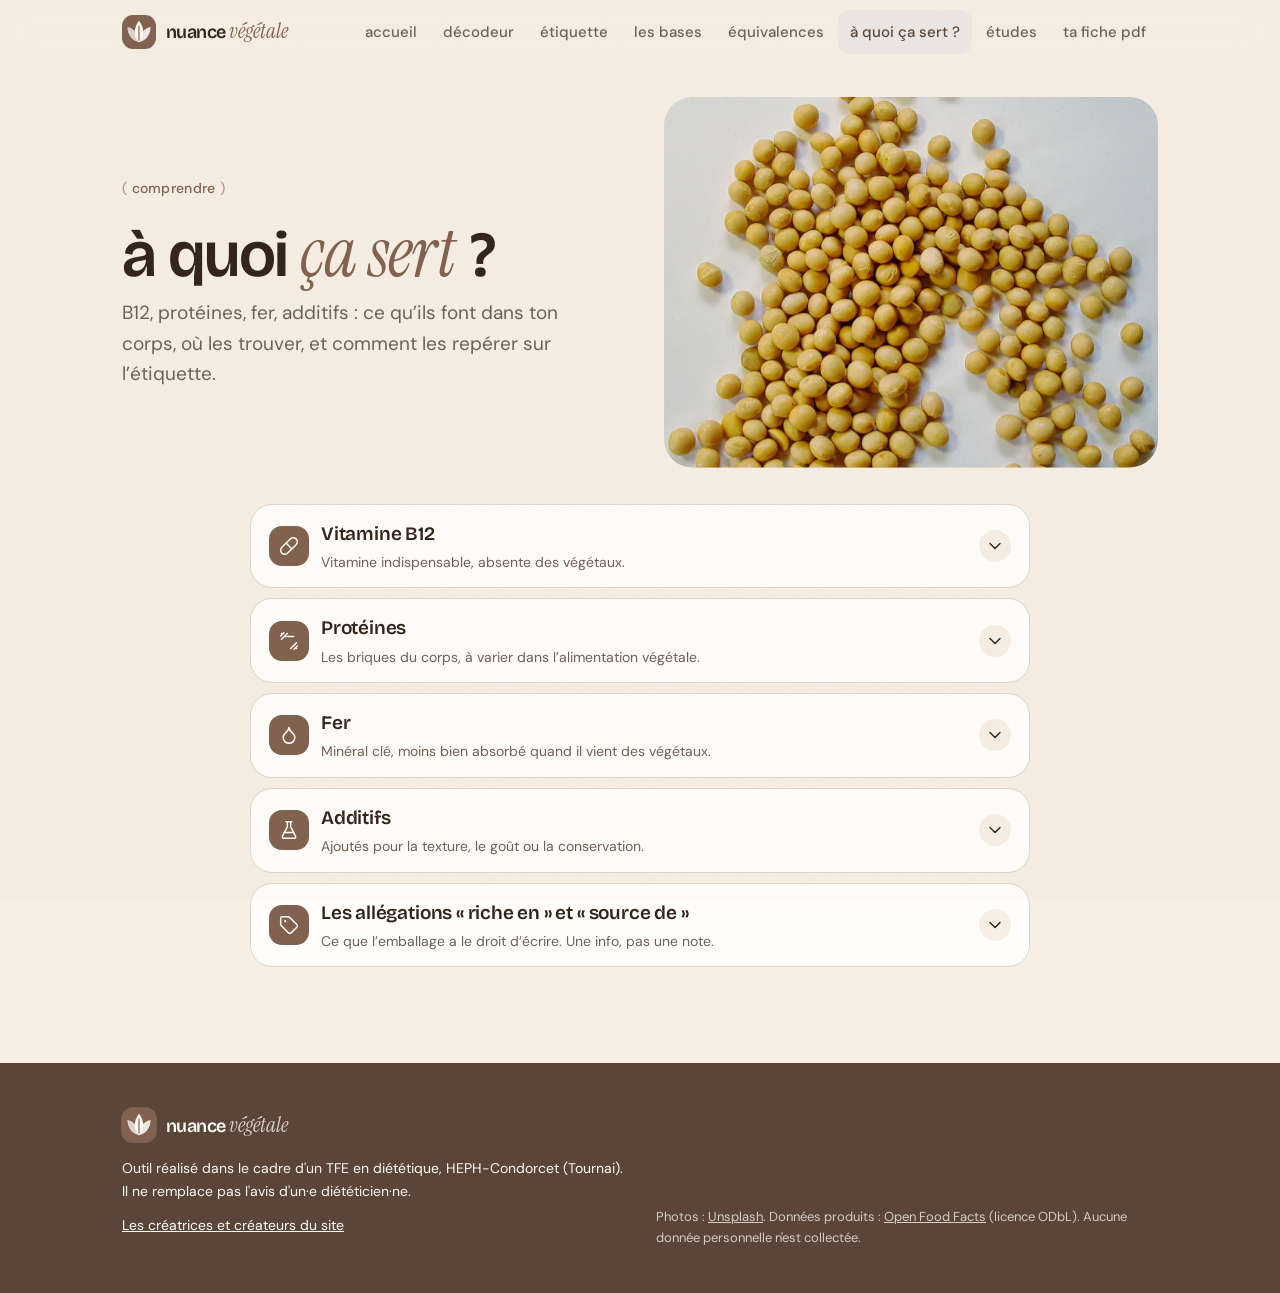
==== a-quoi-ca-sert.html @ 3abbc42d "Moins de défilement : décodeur et équivalences plus compacts - Décodeur (téléphone) : bascule « scan" ====
<!doctype html>
<html lang="fr">
<head>
  <meta charset="utf-8">
  <meta name="viewport" content="width=device-width, initial-scale=1">
  <title>À quoi ça sert ? — Nuance végétale</title>
  <meta name="description" content="Vitamine B12, protéines, fer, additifs : à quoi ça sert, où les trouver et comment les repérer sur l'étiquette.">
  <meta name="theme-color" content="#F6EFE3">
  <meta name="color-scheme" content="only light">
  <link rel="icon" href="images/logo.svg" type="image/svg+xml">
  <script>document.documentElement.classList.add('js');setTimeout(function(){if(!document.querySelector('.titre-anime'))document.documentElement.classList.remove('js')},3000)</script>
  <script src="js/theme.js?v=20261027"></script>
  <link rel="stylesheet" href="css/polices.css?v=20261027">
  <link rel="stylesheet" href="css/style.css?v=20261027">
</head>
<body class="page-secondaire">

<header class="barre">
  <div class="barre-int">
    <a class="retour" href="index.html">
      <svg class="icone" viewBox="0 0 24 24" aria-hidden="true"><path d="m12 19-7-7 7-7"/><path d="M19 12H5"/></svg>
      Accueil
    </a>
    <a class="marque" href="index.html">
      <span class="logo"><svg class="logo-feuilles" viewBox="0 0 40 40" aria-hidden="true"><g transform="rotate(-38 20 33)"><path d="M20 33C13.5 27.5 13.5 16 20 8c6.5 8 6.5 19.5 0 25Z" fill="#9CC5A8"/></g><g transform="rotate(38 20 33)"><path d="M20 33C13.5 27.5 13.5 16 20 8c6.5 8 6.5 19.5 0 25Z" fill="#CFE3D3"/></g><path d="M20 34C12.5 27.5 12.5 14 20 5c7.5 9 7.5 22.5 0 29Z" fill="#FDF9F1"/><path d="M20 31V12" stroke="#2F6B4F" stroke-width="1.6" stroke-linecap="round"/></svg></span>
      <span class="nom-marque">nuance <em>végétale</em></span>
    </a>
    <nav class="nav" aria-label="Navigation principale">
      <a href="index.html">Accueil</a>
      <a href="decodeur.html">Décodeur</a>
      <a href="etiquette.html">Étiquette</a>
      <a href="bases.html">Les bases</a>
      <a href="equivalences.html">Équivalences</a>
      <a href="a-quoi-ca-sert.html" aria-current="page">À quoi ça sert ?</a>
      <a href="etudes.html">Études</a>
      <a href="ta-fiche-pdf.html">Ta fiche PDF</a>
    </nav>
  </div>
</header>

<div class="page">
  <main>
    <div class="bandeau">
      <section class="accroche">
        <span class="surtitre">comprendre</span>
        <h1>à quoi <em class="serif">ça sert</em> ?</h1>
        <p class="intro">B12, protéines, fer, additifs : ce qu’ils font dans ton corps, où les trouver, et comment les repérer sur l’étiquette.</p>
      </section>
      <div class="photo revele"><img src="images/decodeur.webp" width="900" height="560" alt="Graines de soja sur fond clair"></div>
    </div>

    <div class="colonne-lecture">
      <div id="fiches" style="margin-top:32px"><p class="secondaire">Chargement…</p></div>
    </div>
  </main>
</div>

<footer class="pied">
  <div class="pied-int">
    <div>
      <a class="marque" href="index.html">
        <span class="logo"><svg class="logo-feuilles" viewBox="0 0 40 40" aria-hidden="true"><g transform="rotate(-38 20 33)"><path d="M20 33C13.5 27.5 13.5 16 20 8c6.5 8 6.5 19.5 0 25Z" fill="#9CC5A8"/></g><g transform="rotate(38 20 33)"><path d="M20 33C13.5 27.5 13.5 16 20 8c6.5 8 6.5 19.5 0 25Z" fill="#CFE3D3"/></g><path d="M20 34C12.5 27.5 12.5 14 20 5c7.5 9 7.5 22.5 0 29Z" fill="#FDF9F1"/><path d="M20 31V12" stroke="#2F6B4F" stroke-width="1.6" stroke-linecap="round"/></svg></span>
      <span class="nom-marque">nuance <em>végétale</em></span>
      </a>
      <p>Outil réalisé dans le cadre d'un TFE en diététique, HEPH-Condorcet (Tournai). Il ne remplace pas l'avis d'un·e diététicien·ne.</p>
      <p><a href="createurs.html">Les créatrices et créateurs du site</a></p>
    </div>
    <p class="credits">Photos : <a href="https://unsplash.com">Unsplash</a>. Données produits : <a href="https://world.openfoodfacts.org">Open Food Facts</a> (licence ODbL). Aucune donnée personnelle n'est collectée.</p>
  </div>
</footer>

<script src="js/commun.js?v=20261027"></script>
<script src="js/menu.js?v=20261027"></script>
<script src="js/vendor/lenis.min.js?v=20261027"></script>
<script src="js/animations.js?v=20261027"></script>
<script>
  (async function () {
    const zone = document.getElementById('fiches');
    const ic = (d) => '<svg class="icone" viewBox="0 0 24 24" aria-hidden="true">' + d + '</svg>';
    const ICONES = {
      b12: ic('<path d="m10.5 20.5 10-10a4.95 4.95 0 1 0-7-7l-10 10a4.95 4.95 0 1 0 7 7Z"/><path d="m8.5 8.5 7 7"/>'),
      proteines: ic('<path d="M6.5 6.5h11"/><path d="m21 21-1-1"/><path d="m3 3 1 1"/><path d="m18 22 4-4"/><path d="m2 6 4-4"/><path d="m3 10 7-7"/><path d="m14 21 7-7"/>'),
      fer: ic('<path d="M12 22a7 7 0 0 0 7-7c0-2-1-3.9-3-5.5s-3.5-4-4-6.5c-.5 2.5-2 4.9-4 6.5C6 11.1 5 13 5 15a7 7 0 0 0 7 7z"/>'),
      additifs: ic('<path d="M14 2v6a2 2 0 0 0 .245.96l5.51 10.08A2 2 0 0 1 18 22H6a2 2 0 0 1-1.755-2.96l5.51-10.08A2 2 0 0 0 10 8V2"/><path d="M6.453 15h11.094"/><path d="M8.5 2h7"/>'),
      allegations: ic('<path d="M12.586 2.586A2 2 0 0 0 11.172 2H4a2 2 0 0 0-2 2v7.172a2 2 0 0 0 .586 1.414l8.704 8.704a2.426 2.426 0 0 0 3.42 0l6.58-6.58a2.426 2.426 0 0 0 0-3.42z"/><circle cx="7.5" cy="7.5" r=".5" fill="currentColor"/>')
    };
    let fiches;
    try {
      const d = await chargerDonnees('donnees/nutriments.json');
      fiches = Array.isArray(d) ? d : d.fiches || [];
    } catch (e) {
      zone.innerHTML = '<p class="message-erreur">Les fiches n’ont pas pu être chargées. Recharge la page.</p>';
      return;
    }

    const bloc = (titre, contenu) => contenu ? '<h3 class="sous-titre-fiche">' + titre + '</h3>' + contenu : '';
    zone.innerHTML = fiches.map((f, i) => {
      const liste = (f.ouLaTrouver || []).filter(Boolean).map((x) => '<li>' + echapper(x) + '</li>').join('');
      const sources = (f.sources || []).filter((x) => x && x.texte).map((x) => '<li>' + echapper(x.texte) + (x.url ? ' <a href="' + echapper(x.url) + '" target="_blank" rel="noopener">Lire la source</a>' : '') + '</li>').join('');
      return '<details class="accordeon fiche-nutriment revele" id="fiche-' + echapper(f.id || i) + '" style="--i:' + i + '">' +
        '<summary><span class="numero icone-fiche">' + (ICONES[f.id] || ICONES.b12) + '</span>' +
        '<span class="titre-fiche-nutriment">' + echapper(f.titre) + (f.resume ? '<small>' + echapper(f.resume) + '</small>' : '') + '</span>' + ICONE_CHEVRON + '</summary>' +
        '<div class="contenu">' +
        (f.brouillon ? '<span class="pastille gris">Brouillon à valider</span>' : '') +
        bloc('à quoi ça sert ?', f.aQuoiCaSert ? '<p>' + echapper(f.aQuoiCaSert) + '</p>' : '') +
        bloc('où en trouver ?', liste ? '<ul>' + liste + '</ul>' : '') +
        bloc('sur l’étiquette', f.surEtiquette ? '<p>' + echapper(f.surEtiquette) + '</p>' : '') +
        (f.conseil ? '<div class="encart bleu"><b>Conseil pratique</b><br>' + echapper(f.conseil) + '</div>' : '') +
        (sources ? '<p class="petit" style="margin:14px 0 0"><b>Sources</b></p><ul class="sources">' + sources + '</ul>' : '') +
        '</div></details>';
    }).join('');

    const accordeon = accordeonExclusif(zone);
    animerPage(zone);

    // Arrivée depuis le décodeur (lien « ? ») : on ouvre la bonne fiche
    function ouvrirDepuisAdresse() {
      const cible = location.hash && document.getElementById('fiche-' + location.hash.slice(1));
      if (!cible) return;
      cible.classList.add('visible');
      accordeon.ouvrir(cible);
      setTimeout(() => defiler(cible), 150);
    }
    ouvrirDepuisAdresse();
    window.addEventListener('hashchange', ouvrirDepuisAdresse);
  })();
</script>
</body>
</html>
---- css/polices.css ----
/* Polices hébergées sur le site (licence SIL Open Font License) : aucune requête vers Google. */
/* latin-ext */
@font-face {
  font-family: 'DM Sans';
  font-style: normal;
  font-weight: 400;
  font-display: swap;
  src: url(../fonts/DMSans-normal-400-latin-ext.woff2) format('woff2');
  unicode-range: U+0100-02BA, U+02BD-02C5, U+02C7-02CC, U+02CE-02D7, U+02DD-02FF, U+0304, U+0308, U+0329, U+1D00-1DBF, U+1E00-1E9F, U+1EF2-1EFF, U+2020, U+20A0-20AB, U+20AD-20C4, U+2113, U+2C60-2C7F, U+A720-A7FF;
}
/* latin */
@font-face {
  font-family: 'DM Sans';
  font-style: normal;
  font-weight: 400;
  font-display: swap;
  src: url(../fonts/DMSans-normal-400-latin.woff2) format('woff2');
  unicode-range: U+0000-00FF, U+0131, U+0152-0153, U+02BB-02BC, U+02C6, U+02DA, U+02DC, U+0304, U+0308, U+0329, U+2000-206F, U+20AC, U+2122, U+2191, U+2193, U+2212, U+2215, U+FEFF, U+FFFD;
}
/* latin-ext */
@font-face {
  font-family: 'DM Sans';
  font-style: normal;
  font-weight: 500;
  font-display: swap;
  src: url(../fonts/DMSans-normal-400-latin-ext.woff2) format('woff2');
  unicode-range: U+0100-02BA, U+02BD-02C5, U+02C7-02CC, U+02CE-02D7, U+02DD-02FF, U+0304, U+0308, U+0329, U+1D00-1DBF, U+1E00-1E9F, U+1EF2-1EFF, U+2020, U+20A0-20AB, U+20AD-20C4, U+2113, U+2C60-2C7F, U+A720-A7FF;
}
/* latin */
@font-face {
  font-family: 'DM Sans';
  font-style: normal;
  font-weight: 500;
  font-display: swap;
  src: url(../fonts/DMSans-normal-400-latin.woff2) format('woff2');
  unicode-range: U+0000-00FF, U+0131, U+0152-0153, U+02BB-02BC, U+02C6, U+02DA, U+02DC, U+0304, U+0308, U+0329, U+2000-206F, U+20AC, U+2122, U+2191, U+2193, U+2212, U+2215, U+FEFF, U+FFFD;
}
/* latin-ext */
@font-face {
  font-family: 'DM Sans';
  font-style: normal;
  font-weight: 700;
  font-display: swap;
  src: url(../fonts/DMSans-normal-400-latin-ext.woff2) format('woff2');
  unicode-range: U+0100-02BA, U+02BD-02C5, U+02C7-02CC, U+02CE-02D7, U+02DD-02FF, U+0304, U+0308, U+0329, U+1D00-1DBF, U+1E00-1E9F, U+1EF2-1EFF, U+2020, U+20A0-20AB, U+20AD-20C4, U+2113, U+2C60-2C7F, U+A720-A7FF;
}
/* latin */
@font-face {
  font-family: 'DM Sans';
  font-style: normal;
  font-weight: 700;
  font-display: swap;
  src: url(../fonts/DMSans-normal-400-latin.woff2) format('woff2');
  unicode-range: U+0000-00FF, U+0131, U+0152-0153, U+02BB-02BC, U+02C6, U+02DA, U+02DC, U+0304, U+0308, U+0329, U+2000-206F, U+20AC, U+2122, U+2191, U+2193, U+2212, U+2215, U+FEFF, U+FFFD;
}
/* latin-ext */
@font-face {
  font-family: 'Instrument Serif';
  font-style: italic;
  font-weight: 400;
  font-display: swap;
  src: url(../fonts/InstrumentSerif-italic-400-latin-ext.woff2) format('woff2');
  unicode-range: U+0100-02BA, U+02BD-02C5, U+02C7-02CC, U+02CE-02D7, U+02DD-02FF, U+0304, U+0308, U+0329, U+1D00-1DBF, U+1E00-1E9F, U+1EF2-1EFF, U+2020, U+20A0-20AB, U+20AD-20C4, U+2113, U+2C60-2C7F, U+A720-A7FF;
}
/* latin */
@font-face {
  font-family: 'Instrument Serif';
  font-style: italic;
  font-weight: 400;
  font-display: swap;
  src: url(../fonts/InstrumentSerif-italic-400-latin.woff2) format('woff2');
  unicode-range: U+0000-00FF, U+0131, U+0152-0153, U+02BB-02BC, U+02C6, U+02DA, U+02DC, U+0304, U+0308, U+0329, U+2000-206F, U+20AC, U+2122, U+2191, U+2193, U+2212, U+2215, U+FEFF, U+FFFD;
}
/* latin-ext */
@font-face {
  font-family: 'Instrument Serif';
  font-style: normal;
  font-weight: 400;
  font-display: swap;
  src: url(../fonts/InstrumentSerif-normal-400-latin-ext.woff2) format('woff2');
  unicode-range: U+0100-02BA, U+02BD-02C5, U+02C7-02CC, U+02CE-02D7, U+02DD-02FF, U+0304, U+0308, U+0329, U+1D00-1DBF, U+1E00-1E9F, U+1EF2-1EFF, U+2020, U+20A0-20AB, U+20AD-20C4, U+2113, U+2C60-2C7F, U+A720-A7FF;
}
/* latin */
@font-face {
  font-family: 'Instrument Serif';
  font-style: normal;
  font-weight: 400;
  font-display: swap;
  src: url(../fonts/InstrumentSerif-normal-400-latin.woff2) format('woff2');
  unicode-range: U+0000-00FF, U+0131, U+0152-0153, U+02BB-02BC, U+02C6, U+02DA, U+02DC, U+0304, U+0308, U+0329, U+2000-206F, U+20AC, U+2122, U+2191, U+2193, U+2212, U+2215, U+FEFF, U+FFFD;
}
/* latin-ext */
@font-face {
  font-family: 'Bricolage Grotesque';
  font-style: normal;
  font-weight: 200 800;
  font-stretch: 100%;
  font-display: swap;
  src: url(../fonts/BricolageGrotesque-variable-latin-ext.woff2) format('woff2');
  unicode-range: U+0100-02BA, U+02BD-02C5, U+02C7-02CC, U+02CE-02D7, U+02DD-02FF, U+0304, U+0308, U+0329, U+1D00-1DBF, U+1E00-1E9F, U+1EF2-1EFF, U+2020, U+20A0-20AB, U+20AD-20C4, U+2113, U+2C60-2C7F, U+A720-A7FF;
}
/* latin */
@font-face {
  font-family: 'Bricolage Grotesque';
  font-style: normal;
  font-weight: 200 800;
  font-stretch: 100%;
  font-display: swap;
  src: url(../fonts/BricolageGrotesque-variable-latin.woff2) format('woff2');
  unicode-range: U+0000-00FF, U+0131, U+0152-0153, U+02BB-02BC, U+02C6, U+02DA, U+02DC, U+0304, U+0308, U+0329, U+2000-206F, U+20AC, U+2122, U+2191, U+2193, U+2212, U+2215, U+FEFF, U+FFFD;
}
---- css/style.css ----
/* ============ Nuance végétale — beige + sauge, version premium ============ */

:root {
  /* Le site a un seul thème clair, réglé pour être lisible : on empêche le navigateur de l’inverser en mode sombre */
  color-scheme: only light;
  --fond: #F6EFE3;
  --fond-2: #EFE5D3;
  --carte: #FDF9F1;
  --contour: #E6DAC4;
  --contour-doux: #EFE6D4;
  --pastille: #EDE3D0;
  --pastille-texte: #5A4A2E;

  --texte: #1F2D25;
  --texte-2: #4A574E;
  --principal: #2F6B4F;
  --principal-survol: #1F4A36;
  --sauge-clair: #DCE8DC;
  --sur-fonce: #BFE3C9;
  --contour-fort: color-mix(in srgb, var(--contour) 82%, var(--texte));

  --vert-fond: #DCEFE3;   --vert-texte: #1E6B42;
  --orange-fond: #FBE6CC; --orange-texte: #8A4B0F;
  --rouge-fond: #F8D9D4;  --rouge-texte: #9B2C1C;
  --lilas-fond: #E6E1F3;  --lilas-texte: #3E2F6B;
  --bleu-fond: #E3EEF2;   --bleu-texte: #1E4350;
  --rose-fond: #F7DDE4;   --rose-texte: #8A2C48;

  --r-carte: 22px;
  --r-bouton: 14px;
  --r-pastille: 999px;

  --ombre: 0 1px 2px rgba(70, 52, 20, .05), 0 18px 40px -18px rgba(70, 52, 20, .28);
  --ombre-douce: 0 1px 2px rgba(70, 52, 20, .04), 0 10px 24px -14px rgba(70, 52, 20, .2);
  --courbe: cubic-bezier(.2, .7, .2, 1);

  --police-titre: 'Bricolage Grotesque', system-ui, sans-serif;
  --police-texte: 'DM Sans', system-ui, sans-serif;
  --police-accent: 'Instrument Serif', Georgia, serif;
}


/* ============ Thèmes de couleurs (choisis dans Pages CMS → donnees/theme.json) ============ */
[data-theme="terracotta"] {
  --fond: #F7EEE6; --fond-2: #F0E2D6; --carte: #FDF8F3;
  --contour: #E9D5C5; --contour-doux: #F1E3D7;
  --pastille: #F0E0D2; --pastille-texte: #6B3E26;
  --texte: #2E211B; --texte-2: #5E4A40;
  --principal: #9C4325; --principal-survol: #73301A;
  --sauge-clair: #F6DCCF; --sur-fonce: #F4C7B2;
}
[data-theme="lavande"] {
  --fond: #F3F0F6; --fond-2: #EAE5F0; --carte: #FBF9FD;
  --contour: #DDD5E8; --contour-doux: #E9E3F1;
  --pastille: #E7E1EF; --pastille-texte: #4A3F63;
  --texte: #221E2E; --texte-2: #534C62;
  --principal: #5B4B8A; --principal-survol: #40336A;
  --sauge-clair: #E6E0F4; --sur-fonce: #D4CCF2;
}
[data-theme="ocean"] {
  --fond: #EEF3F3; --fond-2: #E2ECEC; --carte: #F9FCFC;
  --contour: #D2E0E1; --contour-doux: #E1EBEC;
  --pastille: #E0EAEA; --pastille-texte: #2F4A50;
  --texte: #17262B; --texte-2: #44585E;
  --principal: #1F5F75; --principal-survol: #144556;
  --sauge-clair: #D6E9EE; --sur-fonce: #BDE3EE;
}
[data-theme="olive"] {
  --fond: #F5F2E4; --fond-2: #ECE7D2; --carte: #FCFAF1;
  --contour: #E2DCC1; --contour-doux: #ECE7D3;
  --pastille: #ECE5CC; --pastille-texte: #565024;
  --texte: #24261A; --texte-2: #535543;
  --principal: #58641C; --principal-survol: #3F4811;
  --sauge-clair: #E7EBCB; --sur-fonce: #DDE6A8;
}
[data-theme="framboise"] {
  --fond: #F8F0F0; --fond-2: #F1E4E4; --carte: #FDF8F8;
  --contour: #EBD6D9; --contour-doux: #F2E4E6;
  --pastille: #F1E1E3; --pastille-texte: #6A3A47;
  --texte: #2B1D22; --texte-2: #5D4950;
  --principal: #953A59; --principal-survol: #6E2741;
  --sauge-clair: #F6DDE5; --sur-fonce: #F5C9D7;
}
[data-theme="cacao"] {
  --fond: #F4EBE0; --fond-2: #ECDFCF; --carte: #FBF6EF;
  --contour: #E3D3C0; --contour-doux: #EDE1D3;
  --pastille: #EEE1D1; --pastille-texte: #5E4433;
  --texte: #33241B; --texte-2: #66513F;
  --principal: #74482F; --principal-survol: #583624;
  --sauge-clair: #EEDCCB; --sur-fonce: #EBD3BE;
}
/* Le logo suit le thème */
.logo-feuilles g:nth-of-type(1) path { fill: var(--sur-fonce); }
.logo-feuilles g:nth-of-type(2) path { fill: var(--sauge-clair); }
.logo-feuilles path[stroke] { stroke: var(--principal); }


*, *::before, *::after { box-sizing: border-box; }
html { -webkit-text-size-adjust: 100%; scroll-behavior: smooth; }

body {
  margin: 0;
  background: var(--fond);
  color: var(--texte);
  font-family: var(--police-texte);
  font-size: 16px;
  line-height: 1.6;
  -webkit-font-smoothing: antialiased;
  overflow-x: hidden;
}

/* Grain papier, très léger */
body::before {
  content: ""; position: fixed; inset: 0; z-index: 100; pointer-events: none; opacity: .35;
  background-image: url("data:image/svg+xml,%3Csvg xmlns='http://www.w3.org/2000/svg' width='160' height='160'%3E%3Cfilter id='n'%3E%3CfeTurbulence type='fractalNoise' baseFrequency='.85' numOctaves='3' stitchTiles='stitch'/%3E%3CfeColorMatrix values='0 0 0 0 .35 0 0 0 0 .27 0 0 0 0 .12 0 0 0 .09 0'/%3E%3C/filter%3E%3Crect width='100%25' height='100%25' filter='url(%23n)'/%3E%3C/svg%3E");
}

img { max-width: 100%; display: block; }

.page {
  max-width: 560px;
  margin: 0 auto;
  padding: 0 16px 24px;
}

h1, h2, h3 {
  font-family: var(--police-titre);
  font-weight: 600;
  letter-spacing: -0.025em;
  line-height: 1.05;
  margin: 0 0 10px;
  text-wrap: balance;
}
h1 { font-size: clamp(40px, 11.5vw, 54px); }
h2 { font-size: clamp(30px, 8vw, 40px); margin-top: 72px; }
h3 { font-size: 19px; letter-spacing: -0.015em; }

p { margin: 0 0 12px; }
.secondaire { color: var(--texte-2); }
.petit { font-size: 14px; }
.surtitre {
  display: inline-block; font-size: 13px; font-weight: 700; letter-spacing: .08em;
  text-transform: uppercase; color: var(--principal); margin-bottom: 8px;
}

a { color: var(--principal); }
a:hover { color: var(--principal-survol); }

:focus-visible { outline: 3px solid var(--principal); outline-offset: 3px; border-radius: 8px; }

.sr-only {
  position: absolute; width: 1px; height: 1px; padding: 0; margin: -1px;
  overflow: hidden; clip: rect(0 0 0 0); white-space: nowrap; border: 0;
}

.icone {
  width: 20px; height: 20px; flex: none;
  fill: none; stroke: currentColor; stroke-width: 1.75;
  stroke-linecap: round; stroke-linejoin: round;
}

/* ---------- Barre du haut ---------- */
.barre {
  position: sticky; top: 0; z-index: 50;
  background: color-mix(in srgb, var(--fond) 82%, transparent);
  -webkit-backdrop-filter: saturate(1.4) blur(14px);
  backdrop-filter: saturate(1.4) blur(14px);
  border-bottom: 1px solid transparent;
  transition: border-color .3s, box-shadow .3s;
}
.barre.defile { border-bottom-color: var(--contour); box-shadow: 0 8px 24px -20px rgba(70, 52, 20, .5); }
.barre-int {
  max-width: 1100px; margin: 0 auto; padding: 8px 16px;
  display: flex; align-items: center; gap: 12px; min-height: 64px;
}
.marque {
  display: inline-flex; align-items: center; gap: 10px; min-height: 44px;
  font-family: var(--police-titre); font-weight: 600; font-size: 18px; letter-spacing: -.02em;
  color: var(--texte); text-decoration: none; margin-right: auto;
}
.marque .logo {
  display: grid; place-items: center; width: 34px; height: 34px; border-radius: 11px;
  background: var(--principal); color: var(--carte);
  transition: transform .4s var(--courbe);
}
.marque:hover .logo { transform: rotate(-8deg) scale(1.05); }
.marque .logo .icone { width: 18px; height: 18px; }
.page-secondaire .marque { margin-right: 0; margin-left: auto; font-size: 16px; }

.retour {
  display: inline-flex; align-items: center; gap: 6px;
  min-height: 44px; padding: 0 14px 0 10px;
  background: var(--carte); border: 1px solid var(--contour);
  border-radius: var(--r-bouton);
  color: var(--texte); text-decoration: none; font-weight: 500; font-size: 15px;
  transition: border-color .2s, color .2s, transform .2s var(--courbe);
}
.retour:hover { border-color: var(--principal); color: var(--principal); }
.retour:hover .icone { transform: translateX(-2px); }
.retour .icone { transition: transform .2s var(--courbe); }

.nav { display: none; }

/* ---------- Boutons ---------- */
.bouton {
  position: relative; overflow: hidden; isolation: isolate;
  display: inline-flex; align-items: center; justify-content: center; gap: 10px;
  min-height: 52px; padding: 0 22px;
  background: var(--principal); color: var(--carte);
  border: 0; border-radius: var(--r-bouton);
  font: 500 16px var(--police-texte);
  text-decoration: none; cursor: pointer;
  transition: background .25s, transform .25s var(--courbe), box-shadow .25s;
  box-shadow: 0 10px 24px -14px color-mix(in srgb, var(--principal-survol) 80%, transparent);
}
.bouton::after {
  content: ""; position: absolute; inset: 0; z-index: -1;
  background: linear-gradient(110deg, transparent 30%, rgba(255, 255, 255, .22) 50%, transparent 70%);
  transform: translateX(-120%); transition: transform .7s var(--courbe);
}
.bouton:hover { background: var(--principal-survol); color: var(--carte); transform: translateY(-1px); }
.bouton:hover::after { transform: translateX(120%); }
.bouton:active { transform: translateY(0) scale(.985); }
.bouton.large { width: 100%; }
.bouton.entre { justify-content: space-between; }
.bouton .icone-fleche { transition: transform .25s var(--courbe); }
.bouton:hover .icone-fleche { transform: translateX(3px); }
.bouton.secondaire-btn {
  background: var(--carte); color: var(--texte); border: 1px solid var(--contour); box-shadow: none;
}
.bouton.secondaire-btn:hover { border-color: var(--principal); color: var(--principal); }
.boutons { display: grid; gap: 10px; margin-top: 18px; }

/* ---------- Cartes et encarts ---------- */
.carte {
  background: var(--carte);
  border: 1px solid var(--contour);
  border-radius: var(--r-carte);
  padding: 18px;
  margin-top: 12px;
}
.encart { border-radius: var(--r-carte); padding: 18px; margin-top: 12px; }
.encart h3 { font-size: 17px; }
.encart.lilas { background: var(--lilas-fond); color: var(--lilas-texte); }
.encart.bleu { background: var(--bleu-fond); color: var(--bleu-texte); }
.encart.orange { background: var(--orange-fond); color: var(--orange-texte); }
.encart.lilas a, .encart.bleu a { color: inherit; }

/* ---------- Pastilles (feux) ---------- */
.pastille {
  display: inline-flex; align-items: center; gap: 6px; padding: 4px 12px;
  border-radius: var(--r-pastille);
  font-size: 14px; font-weight: 500; white-space: nowrap; line-height: 1.3;
}
.pastille::before {
  content: ""; width: 7px; height: 7px; border-radius: 50%; background: currentColor; opacity: .75;
}
.pastille.sans-point::before { display: none; }
.pastille.vert { background: var(--vert-fond); color: var(--vert-texte); }
.pastille.orange { background: var(--orange-fond); color: var(--orange-texte); }
.pastille.rouge { background: var(--rouge-fond); color: var(--rouge-texte); }
.pastille.gris { background: var(--pastille); color: var(--pastille-texte); }
.pastille.gris::before { opacity: .4; }
.pastille.lilas { background: var(--lilas-fond); color: var(--lilas-texte); }
.pastille.bleu { background: var(--bleu-fond); color: var(--bleu-texte); }
.pastille.rose { background: var(--rose-fond); color: var(--rose-texte); }
.pastille.pop { animation: pop .45s var(--courbe); }
@keyframes pop {
  0% { transform: scale(.7); opacity: .3; }
  60% { transform: scale(1.08); opacity: 1; }
  100% { transform: scale(1); }
}

.ligne {
  display: flex; justify-content: space-between; align-items: center; gap: 12px;
  padding: 12px 0;
  border-top: 1px solid var(--contour-doux);
}
.ligne:first-child { border-top: 0; }

/* ---------- Photos ---------- */
.photo {
  position: relative; overflow: hidden; border-radius: 28px; background: var(--fond-2);
}
.photo img { width: 100%; height: 100%; object-fit: cover; }
.photo.zoom img { transition: transform 1.2s var(--courbe); }
.photo.zoom:hover img, a:hover .photo.zoom img { transform: scale(1.05); }

/* ---------- Accueil : accroche ---------- */
.accroche { padding: 20px 0 8px; }
.accroche h1 { margin-top: 14px; }
.accroche .intro { font-size: 17px; color: var(--texte-2); max-width: 34ch; }
.surligne {
  background: linear-gradient(transparent 62%, var(--sauge-clair) 62%, var(--sauge-clair) 92%, transparent 92%);
  background-repeat: no-repeat; background-size: 100% 100%;
}

.accroche-visuel { position: relative; margin-top: 22px; }
.accroche-visuel .photo { aspect-ratio: 5 / 5.4; box-shadow: var(--ombre); }
.flottant {
  position: absolute; display: flex; align-items: center; gap: 10px;
  padding: 10px 14px; border-radius: 16px;
  background: color-mix(in srgb, var(--carte) 88%, transparent);
  -webkit-backdrop-filter: blur(10px); backdrop-filter: blur(10px);
  border: 1px solid rgba(255, 255, 255, .6);
  box-shadow: var(--ombre-douce);
  font-size: 14px; font-weight: 500;
  animation: flotte 6s ease-in-out infinite;
}
.flottant.f1 { left: -6px; bottom: 22%; }
.flottant.f2 { right: -6px; top: 12%; animation-delay: -3s; }
.flottant.f3 { right: 10%; bottom: -14px; animation-delay: -1.5s; }
@keyframes flotte {
  0%, 100% { transform: translateY(0); }
  50% { transform: translateY(-8px); }
}

/* Bandeau défilant des chiffres */
.defilant {
  margin: 40px -16px 0; padding: 14px 0; overflow: hidden;
  border-block: 1px solid var(--contour);
  -webkit-mask-image: linear-gradient(90deg, transparent, #000 10%, #000 90%, transparent);
  mask-image: linear-gradient(90deg, transparent, #000 10%, #000 90%, transparent);
}
.defilant-piste { display: flex; width: max-content; animation: defile 38s linear infinite; }
.defilant:hover .defilant-piste { animation-play-state: paused; }
.defilant-piste span {
  display: inline-flex; align-items: center; gap: 14px; padding-right: 14px;
  font-family: var(--police-titre); font-weight: 600; font-size: 20px; letter-spacing: -.02em; white-space: nowrap;
}
.defilant-piste span::after { content: ""; width: 8px; height: 8px; border-radius: 50%; background: var(--principal); opacity: .5; }
.defilant-piste em { font-style: normal; color: var(--principal); }
@keyframes defile { to { transform: translateX(-50%); } }

/* Chiffres clés */
.chiffres { display: grid; grid-template-columns: 1fr 1fr; gap: 10px; margin-top: 16px; }
.chiffre-carte {
  background: var(--carte); border: 1px solid var(--contour); border-radius: var(--r-carte);
  padding: 16px;
}
.chiffre-carte.mis-en-avant { grid-column: 1 / -1; background: var(--principal); border-color: var(--principal); color: var(--carte); }
.chiffre-carte strong {
  display: block; font-family: var(--police-titre); font-weight: 600; font-size: 40px; line-height: 1;
  letter-spacing: -.03em; color: var(--principal); margin-bottom: 6px; font-variant-numeric: tabular-nums;
}
.chiffre-carte.mis-en-avant strong { font-size: 56px; color: var(--carte); }
.chiffre-carte p { margin: 0; font-size: 15px; }

/* 5 coups d'œil */
.coups { list-style: none; padding: 0; margin: 16px 0 0; counter-reset: coup; display: grid; gap: 10px; }
.coups li {
  counter-increment: coup; position: relative; overflow: hidden;
  background: var(--carte); border: 1px solid var(--contour);
  border-radius: var(--r-carte); padding: 18px 18px 18px 74px;
  transition: transform .35s var(--courbe), box-shadow .35s, border-color .35s;
}
.coups li:hover { transform: translateY(-3px); box-shadow: var(--ombre-douce); border-color: var(--contour-fort); }
.coups li::before {
  content: counter(coup);
  position: absolute; left: 18px; top: 18px;
  display: grid; place-items: center;
  width: 40px; height: 40px; border-radius: 13px;
  background: var(--principal); color: var(--carte);
  font-family: var(--police-titre); font-weight: 600; font-size: 18px;
}
.coups strong { display: block; font-size: 17px; margin-bottom: 2px; }
.coups p { margin: 0; font-size: 15px; color: var(--texte-2); }

/* Liens vers les autres pages, avec photo */
.liens { display: grid; grid-template-columns: 1fr 1fr; gap: 10px; margin-top: 16px; }
.lien-photo {
  display: flex; flex-direction: column; gap: 10px;
  padding: 8px 8px 14px; border-radius: var(--r-carte);
  background: var(--carte); border: 1px solid var(--contour);
  color: var(--texte); text-decoration: none;
  transition: transform .35s var(--courbe), box-shadow .35s;
}
.lien-photo:hover { color: var(--texte); transform: translateY(-3px); box-shadow: var(--ombre-douce); }
.lien-photo .photo { aspect-ratio: 4 / 3; border-radius: 16px; }
.lien-photo b { padding: 0 6px; font-size: 16px; line-height: 1.25; }
.lien-photo span { padding: 0 6px; font-size: 14px; color: var(--texte-2); line-height: 1.4; }
.lien-photo.lilas { background: var(--lilas-fond); border-color: transparent; }
.lien-photo.lilas b, .lien-photo.lilas span { color: var(--lilas-texte); }
.lien-photo.bleu { background: var(--bleu-fond); border-color: transparent; }
.lien-photo.bleu b, .lien-photo.bleu span { color: var(--bleu-texte); }

.bloc-assiette { display: grid; gap: 12px; margin-top: 16px; }
.bloc-assiette .photo { aspect-ratio: 16 / 10; }

/* ---------- Étiquette (interactive et décortiquée) ---------- */
.etiquette {
  position: relative;
  background: #fff;
  border: 1px solid var(--contour);
  border-radius: 18px;
  padding: 20px;
  margin-top: 14px;
  font-size: 15px;
  box-shadow: var(--ombre);
}
.etiquette::before {
  content: ""; position: absolute; inset: 7px; border: 1px dashed var(--contour); border-radius: 13px; pointer-events: none;
}
.etiquette .nom-produit { font-family: var(--police-titre); font-weight: 600; font-size: 22px; letter-spacing: -.02em; }
.etiquette .titre-bloc {
  font-weight: 700; font-size: 12px; text-transform: uppercase; letter-spacing: .08em;
  color: var(--texte-2); margin: 16px 0 6px;
}
.etiquette .ingredients { line-height: 2.1; margin: 0; }

.zone {
  font: inherit; color: inherit; text-align: left;
  background: transparent; border: 2px solid transparent;
  border-radius: 8px; padding: 0 3px; margin: 0 -1px;
  cursor: pointer;
  text-decoration: underline dotted var(--principal) 2px;
  text-underline-offset: 4px;
  transition: background .2s, border-color .2s;
}
.zone:hover { background: var(--vert-fond); }
.zone[aria-pressed="true"] { border-color: var(--principal); background: var(--vert-fond); text-decoration: none; }

.tableau-nutri { width: 100%; border-collapse: collapse; }
.tableau-nutri td { padding: 0; border-top: 1px solid var(--contour-doux); }
.tableau-nutri td:last-child { text-align: right; padding-right: 6px; }
.tableau-nutri tr.sous td:first-child { padding-left: 14px; }
.tableau-nutri td.valeur { padding: 10px 6px; }
.tableau-nutri tr:not(:has(.zone)) td:first-child { padding: 10px 6px; }
.tableau-nutri .zone {
  display: block; width: 100%; min-height: 44px; margin: 0; padding: 0 6px;
  text-decoration: none;
}
.tableau-nutri .zone span { text-decoration: underline dotted var(--principal) 2px; text-underline-offset: 4px; }
.tableau-nutri .valeur { white-space: nowrap; font-variant-numeric: tabular-nums; }

.explication { margin-top: 12px; }
.explication[hidden] { display: none; }
.explication:not([hidden]) { animation: glisse .45s var(--courbe); }
.explication .pastille { margin-bottom: 10px; }
.explication .source { font-size: 13px; color: var(--texte-2); margin: 0; }
@keyframes glisse {
  from { opacity: 0; transform: translateY(10px); }
  to { opacity: 1; transform: none; }
}

/* Repères numérotés sur l'étiquette décortiquée */
.repere {
  display: inline-grid; place-items: center; vertical-align: middle;
  width: 26px; height: 26px; margin-left: 6px; border-radius: 50%;
  background: var(--principal); color: var(--carte); border: 0; cursor: pointer;
  font: 600 13px var(--police-titre);
  box-shadow: 0 0 0 0 color-mix(in srgb, var(--principal) 45%, transparent);
  animation: pulse 2.4s infinite;
}
.repere { position: relative; }
.repere::after { content: ""; position: absolute; inset: -9px; border-radius: 50%; }
.repere:hover { background: var(--principal-survol); }
@keyframes pulse {
  0% { box-shadow: 0 0 0 0 color-mix(in srgb, var(--principal) 45%, transparent); }
  70% { box-shadow: 0 0 0 8px color-mix(in srgb, var(--principal) 0%, transparent); }
  100% { box-shadow: 0 0 0 0 color-mix(in srgb, var(--principal) 0%, transparent); }
}

/* ---------- Bandeau de page (pages secondaires) ---------- */
.bandeau { padding: 16px 0 4px; }
.bandeau .photo { aspect-ratio: 16 / 9; margin-top: 18px; box-shadow: var(--ombre-douce); }

/* ---------- Décodeur ---------- */
.scan-carte {
  position: relative; overflow: hidden;
  border-radius: var(--r-carte); padding: 20px;
  background: var(--principal); color: var(--carte); margin-top: 18px;
}
.scan-carte h2 { color: var(--carte); margin: 0 0 14px; font-size: 22px; }
.scan-carte p { color: var(--sur-fonce); font-size: 15px; }
.scan-carte .bouton { background: var(--carte); color: var(--principal-survol); box-shadow: none; }
.scan-carte .bouton:hover { background: #fff; color: var(--principal-survol); }
.scan-carte .motif {
  position: absolute; right: -18px; top: -18px; width: 120px; height: 120px; opacity: .14;
  color: var(--carte);
}
.scan-statut { margin-top: 12px; }
.scan-statut:empty { display: none; }

.champ { margin-top: 14px; }
.champ label { display: block; font-weight: 500; margin-bottom: 6px; }
.champ .saisie { position: relative; }
.champ input[type="text"] {
  width: 100%; min-height: 52px;
  padding: 0 64px 0 16px;
  background: var(--carte); border: 1px solid var(--contour); border-radius: var(--r-bouton);
  font: 400 17px var(--police-texte); color: var(--texte);
  transition: border-color .2s, box-shadow .2s, background .4s;
}
.champ input[type="text"]:focus { border-color: var(--principal); box-shadow: 0 0 0 4px color-mix(in srgb, var(--principal) 15%, transparent); outline: none; }
.champ input.rempli { animation: rempli 1.2s var(--courbe); }
@keyframes rempli { 0% { background: var(--vert-fond); } 100% { background: var(--carte); } }
.champ .unite {
  position: absolute; right: 16px; top: 50%; transform: translateY(-50%);
  color: var(--texte-2); font-size: 15px; pointer-events: none;
}

fieldset.choix { border: 0; padding: 0; margin: 14px 0 0; }
fieldset.choix legend { font-weight: 500; margin-bottom: 6px; padding: 0; }
.choix-options { display: flex; gap: 10px; }
.choix-options label {
  flex: 1; display: flex; align-items: center; justify-content: center; gap: 8px;
  min-height: 52px; background: var(--carte);
  border: 1px solid var(--contour); border-radius: var(--r-bouton);
  font-weight: 500; cursor: pointer; transition: all .2s;
}
.choix-options input { accent-color: var(--principal); width: 18px; height: 18px; margin: 0; }
.choix-options label:has(input:checked) { border-color: var(--principal); background: var(--vert-fond); color: var(--vert-texte); }
.choix-options label:has(input:focus-visible) { outline: 3px solid var(--principal); outline-offset: 2px; }

.resultats { padding: 6px 18px; }
.resultats .ligne { align-items: flex-start; }
.resultats .detail { display: block; font-size: 14px; color: var(--texte-2); }
.prix-total {
  font-family: var(--police-titre); font-weight: 600; font-size: 40px; line-height: 1.05; letter-spacing: -.03em;
  font-variant-numeric: tabular-nums;
}

/* Fenêtre du scanner */
dialog.scanner {
  width: min(100% - 24px, 460px); max-height: calc(100% - 24px);
  padding: 0; border: 0; border-radius: 26px;
  background: var(--carte); color: var(--texte);
  box-shadow: 0 30px 80px -20px rgba(20, 30, 25, .55);
}
dialog.scanner::backdrop { background: rgba(31, 45, 37, .55); -webkit-backdrop-filter: blur(6px); backdrop-filter: blur(6px); }
dialog.scanner[open] { animation: monte .4s var(--courbe); }
@keyframes monte { from { opacity: 0; transform: translateY(24px) scale(.98); } to { opacity: 1; transform: none; } }
.scanner-tete { display: flex; align-items: center; justify-content: space-between; padding: 14px 14px 0 20px; }
.scanner-tete h2 { margin: 0; font-size: 20px; }
.bouton-icone {
  display: grid; place-items: center; width: 44px; height: 44px; border-radius: 13px;
  background: var(--fond); border: 1px solid var(--contour); color: var(--texte); cursor: pointer;
}
.bouton-icone:hover { border-color: var(--principal); color: var(--principal); }
.scanner-corps { padding: 14px 20px 20px; }
.viseur {
  position: relative; overflow: hidden; aspect-ratio: 4 / 3; border-radius: 18px; background: #1b231e;
}
.viseur video { width: 100%; height: 100%; object-fit: cover; }
.viseur .cadre {
  position: absolute; inset: 22% 12%; border-radius: 14px;
  box-shadow: 0 0 0 999px rgba(15, 22, 18, .45);
}
.viseur .cadre::before {
  content: ""; position: absolute; inset: 0; --c: #FDF9F1;
  background:
    linear-gradient(var(--c), var(--c)) top left / 30px 3px no-repeat,
    linear-gradient(var(--c), var(--c)) top left / 3px 30px no-repeat,
    linear-gradient(var(--c), var(--c)) top right / 30px 3px no-repeat,
    linear-gradient(var(--c), var(--c)) top right / 3px 30px no-repeat,
    linear-gradient(var(--c), var(--c)) bottom left / 30px 3px no-repeat,
    linear-gradient(var(--c), var(--c)) bottom left / 3px 30px no-repeat,
    linear-gradient(var(--c), var(--c)) bottom right / 30px 3px no-repeat,
    linear-gradient(var(--c), var(--c)) bottom right / 3px 30px no-repeat;
}
.viseur .laser {
  position: absolute; left: 14%; right: 14%; top: 22%; height: 2px; border-radius: 2px;
  background: #9FE0B8; box-shadow: 0 0 14px 2px rgba(159, 224, 184, .8);
  animation: laser 2.2s ease-in-out infinite alternate;
}
@keyframes laser { from { top: 24%; } to { top: 76%; } }
.viseur .message-viseur {
  position: absolute; inset: 0; display: grid; place-items: center; padding: 24px; text-align: center;
  color: #e9efe9; font-size: 15px;
}
.viseur .message-viseur[hidden] { display: none; }
.viseur:has(.message-viseur:not([hidden])) .laser { display: none; }
.saisie-code { display: flex; gap: 8px; margin-top: 14px; }
.saisie-code input {
  flex: 1; min-width: 0; min-height: 50px; padding: 0 14px;
  background: #fff; border: 1px solid var(--contour); border-radius: var(--r-bouton);
  font: 400 17px var(--police-texte); letter-spacing: .04em;
}
.saisie-code input:focus { border-color: var(--principal); box-shadow: 0 0 0 4px color-mix(in srgb, var(--principal) 15%, transparent); outline: none; }
.saisie-code .bouton { min-height: 50px; padding: 0 16px; }

/* ---------- Accordéons ---------- */
.accordeon {
  background: var(--carte); border: 1px solid var(--contour);
  border-radius: var(--r-carte); margin-top: 10px; overflow: hidden;
  transition: box-shadow .3s, border-color .3s;
}
.accordeon[open] { box-shadow: var(--ombre-douce); border-color: var(--contour-fort); }
.accordeon summary {
  list-style: none; cursor: pointer;
  display: flex; align-items: center; gap: 12px;
  min-height: 60px; padding: 14px 18px;
  font-weight: 700; font-size: 16px;
}
.accordeon summary::-webkit-details-marker { display: none; }
.accordeon summary .chevron {
  margin-left: auto; transition: transform .35s var(--courbe);
  width: 32px; height: 32px; padding: 6px; border-radius: 50%; background: var(--fond);
}
.accordeon[open] summary .chevron { transform: rotate(180deg); background: var(--vert-fond); color: var(--vert-texte); }
.accordeon summary:hover { color: var(--principal); }
.accordeon .contenu { padding: 0 18px 18px; overflow: hidden; }
.accordeon .contenu ul { padding-left: 20px; margin: 8px 0 12px; }
.accordeon .contenu li { margin-bottom: 4px; }

.numero {
  display: grid; place-items: center; flex: none;
  width: 32px; height: 32px; border-radius: 11px;
  background: var(--principal); color: var(--carte);
  font-family: var(--police-titre); font-weight: 600; font-size: 15px;
}

.niveau { display: inline-flex; gap: 4px; vertical-align: middle; }
.niveau i { width: 10px; height: 10px; border-radius: 50%; background: var(--pastille); border: 1px solid var(--contour); }
.niveau i.plein { background: var(--principal); border-color: var(--principal); }
.sources { font-size: 14px; color: var(--texte-2); padding-left: 18px; }
.sources a { word-break: break-word; }

/* ---------- Bases ---------- */
.filtres {
  display: flex; gap: 8px; margin: 18px -16px 0; padding: 2px 16px 6px;
  overflow-x: auto; scrollbar-width: none;
}
.filtres::-webkit-scrollbar { display: none; }
.filtres button {
  flex: none; min-height: 44px; padding: 0 18px;
  background: var(--carte); border: 1px solid var(--contour); border-radius: var(--r-pastille);
  font: 500 15px var(--police-texte); color: var(--texte); cursor: pointer;
  transition: background .25s, color .25s, border-color .25s, transform .2s var(--courbe);
}
.filtres button:hover { border-color: var(--principal); }
.filtres button:active { transform: scale(.96); }
.filtres button[aria-pressed="true"] { background: var(--principal); border-color: var(--principal); color: var(--carte); }

.grille-fiches { display: grid; gap: 14px; margin-top: 8px; }
.fiche-base { padding: 8px 8px 18px; margin: 0; animation: glisse .5s var(--courbe) both; animation-delay: calc(var(--i, 0) * 70ms); }
.fiche-base .photo { aspect-ratio: 16 / 10; border-radius: 16px; margin-bottom: 14px; }
.fiche-base .photo .pastille { position: absolute; left: 10px; top: 10px; }
.fiche-base .texte { padding: 0 10px; }
.fiche-base h3 { margin: 0 0 6px; font-size: 22px; }
.fiche-base dl { margin: 12px 0 0; display: grid; grid-template-columns: auto 1fr; gap: 6px 14px; }
.fiche-base dt { font-size: 12px; font-weight: 700; text-transform: uppercase; letter-spacing: .06em; color: var(--texte-2); padding-top: 3px; }
.fiche-base dd { margin: 0; }
.enquete-note { margin-top: 14px; font-size: 14px; padding: 12px 14px; border-radius: 14px; }

/* ---------- Ta fiche PDF ---------- */
.fiche-pdf { background: #fff; box-shadow: var(--ombre); padding: 22px; }
.fiche-pdf h2 { font-size: 18px; margin-top: 20px; }
.fiche-pdf .titre-fiche { font-size: 30px; margin: 0 0 6px; }
.tableau-seuils { width: 100%; border-collapse: collapse; font-size: 15px; }
.tableau-seuils th, .tableau-seuils td {
  text-align: left; padding: 9px 6px; border-top: 1px solid var(--contour-doux); vertical-align: top;
}
.tableau-seuils thead th { border-top: 0; font-size: 13px; color: var(--texte-2); }
.tableau-seuils .pastille { font-size: 13px; padding: 2px 9px; }
.tableau-seuils .pastille::before { display: none; }
.tableau-seuils span.seuil { display: block; font-size: 13px; color: var(--texte-2); margin-top: 3px; font-weight: 400; }
.liste-fiche { padding-left: 20px; margin: 6px 0; }
.liste-fiche li { margin-bottom: 6px; }

.message-erreur { color: var(--rouge-texte); }

/* ---------- Pied de page ---------- */
.pied {
  margin-top: 72px;
  background: var(--principal-survol); color: color-mix(in srgb, var(--carte) 88%, var(--sur-fonce));
}
.pied-int { max-width: 1100px; margin: 0 auto; padding: 32px 16px 36px; font-size: 14px; }
.pied .marque { color: var(--carte); margin-bottom: 10px; }
.pied .marque .logo { background: var(--principal); box-shadow: 0 0 0 1px rgba(255,255,255,.15); }
.pied .nom-marque em { color: var(--sur-fonce); }
.pied p { max-width: 60ch; }
.pied a { color: var(--carte); }
.pied .credits { opacity: .75; font-size: 13px; margin: 0; }

/* ---------- Apparitions au défilement ---------- */
.js .revele { opacity: 0; transform: translateY(22px); transition: opacity .8s var(--courbe), transform .8s var(--courbe); transition-delay: calc(var(--i, 0) * 80ms); }
.js .revele.visible { opacity: 1; transform: none; }


/* ---------- Tablette et ordinateur ---------- */
@media (min-width: 720px) {
  .page { max-width: 760px; padding: 0 24px 24px; }
  .liens { grid-template-columns: repeat(3, 1fr); }
  .chiffres { grid-template-columns: repeat(3, 1fr); }
  .chiffre-carte.mis-en-avant { grid-column: auto; }
  .grille-fiches { grid-template-columns: 1fr 1fr; }
  .defilant { margin-inline: -24px; }
  .filtres { margin-inline: 0; padding-inline: 0; flex-wrap: wrap; overflow: visible; }
}

/* 8 liens dans le menu du haut : plus serrés sur les petits écrans d'ordinateur */
@media (min-width: 1024px) and (max-width: 1239px) {
  .nav a { padding: 0 8px !important; font-size: 14px !important; }
  .barre-int { padding: 10px 20px !important; }
}
@media (min-width: 1024px) {
  .page { max-width: 1100px; padding: 0 32px 24px; }
  .barre-int { padding: 10px 32px; }
  .retour { display: none; }
  .page-secondaire .marque { margin-left: 0; margin-right: auto; font-size: 18px; }
  .nav { display: flex; gap: 2px; }
  .nav a {
    position: relative; display: inline-flex; align-items: center; min-height: 44px; padding: 0 12px;
    border-radius: 12px; color: var(--texte-2); text-decoration: none; font-weight: 500; font-size: 15px;
    transition: color .2s, background .2s;
  }
  .nav a:hover { color: var(--texte); background: var(--fond-2); }
  .nav a[aria-current="page"] { color: var(--principal-survol); background: var(--sauge-clair); }
  .nav a, .marque { white-space: nowrap; }

  h2 { margin-top: 112px; font-size: 52px; }

  .accueil-haut { display: grid; grid-template-columns: 1.05fr .95fr; gap: 56px; align-items: center; padding-top: 32px; }
  .accroche h1 { font-size: 76px; }
  .accroche .intro { font-size: 19px; }
  .accueil-haut .accroche-visuel { margin-top: 0; }
  .boutons-ordi { display: grid; grid-template-columns: 1fr 1fr; gap: 12px; margin-top: 18px; }
  .defilant { margin-inline: 0; border-radius: 18px; border: 1px solid var(--contour); }

  .chiffres { grid-template-columns: 1.4fr 1fr 1fr 1fr; }
  .coups { grid-template-columns: repeat(3, 1fr); gap: 14px; }
  .coups li { padding: 76px 22px 22px; }

  .duo { display: grid; grid-template-columns: 1fr 1fr; gap: 40px; align-items: start; }
  .duo .collant { position: sticky; top: 96px; }
  .duo .explication:first-child, #explications .explication { margin-top: 14px; }

  .bloc-assiette { grid-template-columns: 1.2fr 1fr; gap: 32px; align-items: center; }
  .bloc-assiette .carte { margin: 0; }

  .bandeau { display: grid; grid-template-columns: 1fr 1fr; gap: 48px; align-items: center; padding-top: 32px; }
  .bandeau h1 { font-size: 64px; }
  .bandeau .photo { margin-top: 0; aspect-ratio: 4 / 3; }

  .decodeur-grille { display: grid; grid-template-columns: 1fr 1fr; gap: 40px; align-items: start; }
  .decodeur-grille .collant { position: sticky; top: 96px; }
  .decodeur-grille h2 { margin-top: 18px; }

  .grille-fiches { grid-template-columns: repeat(3, 1fr); gap: 18px; }

  .colonne-lecture { max-width: 780px; margin-inline: auto; }
  .fiche-pdf { max-width: 780px; margin-inline: auto; }
  .pied-int { padding: 40px 32px 44px; display: grid; grid-template-columns: 1fr 1fr; gap: 32px; align-items: end; }
}


/* ============ Couche premium : typo d'accent, scroll, empilement ============ */

/* Mot d'accent en italique */
.serif {
  font-family: var(--police-accent); font-style: italic; font-weight: 400;
  letter-spacing: -0.01em; color: var(--principal); font-size: 1.1em; line-height: .9;
  padding-right: .04em;
}
.manifeste .serif, .scan-carte .serif { color: var(--sur-fonce); }

.bouton, .nav a, .filtres button, .retour { text-transform: lowercase; }
.surtitre { letter-spacing: .02em; font-size: 14px; font-weight: 500; text-transform: lowercase; }
.surtitre::before { content: "( "; opacity: .6; }
.surtitre::after { content: " )"; opacity: .6; }

/* Titres mot par mot */
.titre-anime .mot {
  display: inline-block; overflow: hidden; vertical-align: top;
  padding: 0 .05em .14em; margin: 0 -.05em -.14em;
}
.titre-anime .mot-int {
  display: inline-block; transform: translateY(110%) rotate(4deg); transform-origin: left bottom;
  transition: transform 1s var(--courbe); transition-delay: calc(var(--m) * 55ms);
}
.titre-anime.visible .mot-int { transform: none; }

/* Barre de progression */
.progression {
  position: fixed; left: 0; right: 0; top: 0; height: 3px; z-index: 60;
  background: linear-gradient(90deg, var(--principal), var(--sur-fonce));
  transform-origin: left; transform: scaleX(0); pointer-events: none;
}

/* Défilement doux */
html.defilement-doux { scroll-behavior: auto; }
html.lenis, html.lenis body { height: auto; }
.lenis.lenis-stopped { overflow: clip; }
.lenis [data-lenis-prevent] { overscroll-behavior: contain; }

/* Bandeau piloté par le scroll */
.js .defilant-piste { animation: none; will-change: transform; }

/* Sticker qui tourne */
.sticker {
  position: absolute; left: -10px; top: -18px; width: 108px; height: 108px; z-index: 2;
  display: grid; place-items: center;
}
.sticker::before {
  content: ""; position: absolute; inset: 0; border-radius: 50%;
  background: color-mix(in srgb, var(--carte) 92%, transparent);
  -webkit-backdrop-filter: blur(8px); backdrop-filter: blur(8px); box-shadow: var(--ombre-douce);
}
.sticker .texte-rond { position: absolute; inset: 0; width: 100%; height: 100%; animation: tourne 18s linear infinite; }
.sticker text { font: 700 10.5px var(--police-texte); letter-spacing: .2em; fill: var(--principal-survol); }
.sticker .rond {
  position: relative; width: 56px; height: 56px; border-radius: 50%;
  background: var(--principal); color: var(--carte); display: grid; place-items: center;
}
.sticker .rond .icone { width: 24px; height: 24px; }
@keyframes tourne { to { transform: rotate(360deg); } }

/* Manifeste plein écran */
.pleine-largeur { margin-inline: calc(50% - 50vw); }
.manifeste {
  background: var(--principal-survol); color: var(--carte);
  min-height: 180vh; margin-top: 72px; position: relative; overflow-x: clip;
}
.manifeste-int {
  position: sticky; top: 0; min-height: 100vh;
  display: flex; flex-direction: column; justify-content: center;
  max-width: 1100px; margin: 0 auto; padding: 80px 20px;
}
.manifeste .surtitre { color: var(--sur-fonce); }
.manifeste-texte {
  font-family: var(--police-titre); font-weight: 600; letter-spacing: -.03em; line-height: 1.08;
  font-size: clamp(34px, 9.5vw, 84px); margin: 0; text-wrap: balance;
}
.manifeste-texte .serif { font-size: 1.12em; }
.mot-m { opacity: .16; transition: opacity .5s var(--courbe); }
.mot-m.allume { opacity: 1; }
.manifeste-signature { margin: 28px 0 0; color: var(--sur-fonce); font-size: 15px; }

/* Section des 5 coups d'œil : cartes empilées */
.coups-intro p { color: var(--texte-2); font-size: 17px; max-width: 40ch; }
.pile { gap: 18px; padding-bottom: 24px; }
.pile li {
  position: sticky; top: calc(92px + var(--i, 0) * 14px);
  min-height: 210px; padding: 22px 22px 24px;
  display: flex; flex-direction: column; justify-content: flex-end;
  transform-origin: center top; will-change: transform;
  box-shadow: 0 -10px 30px -22px rgba(70, 52, 20, .45);
}
.pile li::before {
  position: static; width: auto; height: auto; background: none; border-radius: 0; color: var(--principal);
  content: "0" counter(coup); display: block; margin-bottom: auto; place-items: initial;
  font-family: var(--police-accent); font-style: italic; font-weight: 400; font-size: 64px; line-height: 1;
}
.pile li::after {
  content: ""; position: absolute; inset: 0; border-radius: inherit; pointer-events: none;
  background: var(--texte); opacity: var(--ombre-pile, 0);
}
.pile li strong { font-family: var(--police-titre); font-weight: 600; font-size: 24px; letter-spacing: -.02em; margin: 18px 0 4px; }
.pile li p { font-size: 16px; }
.pile li:nth-child(2) { background: var(--fond-2); }
.pile li:nth-child(3) { background: var(--lilas-fond); border-color: transparent; }
.pile li:nth-child(3), .pile li:nth-child(3) p, .pile li:nth-child(3)::before { color: var(--lilas-texte); }
.pile li:nth-child(4) { background: var(--bleu-fond); border-color: transparent; }
.pile li:nth-child(4), .pile li:nth-child(4) p, .pile li:nth-child(4)::before { color: var(--bleu-texte); }
.pile li:nth-child(5) { background: var(--principal); border-color: var(--principal); }
.pile li:nth-child(5), .pile li:nth-child(5) p, .pile li:nth-child(5)::before { color: var(--carte); }
.pile li:hover { box-shadow: 0 -10px 30px -22px rgba(70, 52, 20, .45); border-color: inherit; }

@media (min-width: 1024px) {
  .coups-section { display: grid; grid-template-columns: .9fr 1.1fr; gap: 64px; align-items: start; }
  .coups-intro { position: sticky; top: 120px; }
  .coups-section .pile { grid-template-columns: 1fr; margin-top: 112px; }
  .pile li { min-height: 260px; padding: 30px 32px 32px; top: calc(120px + var(--i, 0) * 18px); }
  .pile li::before { font-size: 88px; }
  .pile li strong { font-size: 30px; }
  .manifeste-int { padding: 120px 32px; }
  .sticker { width: 132px; height: 132px; left: -40px; top: -30px; }
}

/* ============ Entrées : une seule règle pour tout le site ============
   Tout ce qui s'anime est caché dès le premier affichage (classe .js posée dans <head>),
   puis révélé : en cascade au chargement pour le haut de page, au défilement pour le reste. */

/* Titres : révélés mot par mot (animations.js) */
.js main h1, .js main h2 { opacity: 0; }
.js main .titre-anime, .js .fiche-pdf h2 { opacity: 1; }

/* Haut de page : cascade au chargement */
.js .accroche > :not(h1) { opacity: 0; transform: translateY(16px); transition: opacity .9s var(--courbe), transform .9s var(--courbe); }
.js .charge .accroche > :not(h1) { opacity: 1; transform: none; }
.js .charge .accroche > :nth-child(1) { transition-delay: .05s; }
.js .charge .accroche > :nth-child(3) { transition-delay: .45s; }
.js .charge .accroche > :nth-child(4) { transition-delay: .55s; }
.js .charge .accroche > :nth-child(5) { transition-delay: .65s; }

/* Photos : se dévoilent quand elles arrivent à l'écran */
.js .accroche-visuel .photo, .js .bandeau .photo, .js .bloc-assiette .photo, .js .lien-photo .photo {
  clip-path: inset(10% 8% 10% 8% round 28px); transition: clip-path 1.3s var(--courbe);
}
.js .accroche-visuel .photo.visible, .js .bandeau .photo.visible, .js .bloc-assiette .photo.visible, .js .lien-photo .photo.visible { clip-path: inset(0 round 28px); }
.js .lien-photo .photo { clip-path: inset(10% round 16px); }
.js .lien-photo .photo.visible { clip-path: inset(0 round 16px); }
.js .lien-photo .photo img { transform: scale(1.2); transition: transform 1.4s var(--courbe); }
.js .lien-photo .photo.visible img { transform: none; }
.js .lien-photo:hover .photo.visible img { transform: scale(1.05); }
.js .accroche-visuel .photo img, .js .bandeau .photo img, .js .bloc-assiette .photo img { transform: scale(1.18); will-change: transform; }

/* Pastilles flottantes et sticker de l'accueil : arrivent après la photo */
.js .flottant, .js .sticker { opacity: 0; scale: .85; transition: opacity .6s var(--courbe), scale .6s var(--courbe); }
.js .accroche-visuel:has(.photo.visible) .flottant,
.js .accroche-visuel:has(.photo.visible) .sticker { opacity: 1; scale: 1; }
.js .accroche-visuel:has(.photo.visible) .sticker { transition-delay: .5s; }
.js .accroche-visuel:has(.photo.visible) .f2 { transition-delay: .65s; }
.js .accroche-visuel:has(.photo.visible) .f1 { transition-delay: .8s; }
.js .accroche-visuel:has(.photo.visible) .f3 { transition-delay: .95s; }

/* Cartes empilées : simple fondu (leur taille est gérée au défilement) */
.js .pile li { opacity: 0; transition: opacity .8s var(--courbe); }
.js .pile li.visible { opacity: 1; }

/* ---------- Mouvement réduit ---------- */
@media (prefers-reduced-motion: reduce) {
  *, *::before, *::after { animation-duration: .01ms !important; animation-iteration-count: 1 !important; transition-duration: .01ms !important; scroll-behavior: auto !important; }
  .js .revele, .js main h1, .js main h2, .js .accroche > *, .js .flottant, .js .sticker, .js .pile li { opacity: 1; transform: none; scale: 1; }
  .js .photo, .js .photo.visible { clip-path: none; }
  .js .photo img { transform: none; }
  .defilant-piste { animation: none; }
  .sticker svg { animation: none; }
  .manifeste { min-height: 0; }
  .manifeste-int { position: static; min-height: 0; }
  .mot-m { opacity: 1; }
}

/* ---------- Impression ---------- */
@media print {
  @page { size: A4; margin: 12mm; }
  body { background: #fff; font-size: 11pt; }
  body::before { display: none; }
  .page { max-width: none; padding: 0; }
  .ne-pas-imprimer, .barre, .bouton, .retour { display: none !important; }
  .carte, .fiche-pdf { border: 0; padding: 0; margin: 0; box-shadow: none; }
  .pastille, .encart { -webkit-print-color-adjust: exact; print-color-adjust: exact; }
  .fiche-pdf h2 { font-size: 13pt; margin-top: 10pt; }
  .fiche-pdf .titre-fiche { font-size: 22pt; margin: 0 0 4pt; }
  .js .revele, .mot-int { opacity: 1 !important; transform: none !important; }
  .progression { display: none; }
  .tableau-seuils { font-size: 10pt; }
  .tableau-seuils th, .tableau-seuils td { padding: 4pt; }
  .encart { padding: 8pt 10pt; margin-top: 8pt; }
  .pied { margin-top: 10pt; background: none; color: var(--texte-2); }
  .pied-int { padding: 6pt 0 0; border-top: 1px solid var(--contour); font-size: 8.5pt; display: block; }
  .pied .marque, .pied .credits { display: none; }
  .fiche-pdf, .pied { break-inside: avoid; }
}

.infos-scan { margin-top: 12px; border-top: 1px solid var(--contour-doux); }
.infos-scan .ligne:first-child { border-top: 0; }

.produit-scanne { display: flex; align-items: center; gap: 12px; margin: 12px 0 8px; }
.produit-scanne img { width: 64px; height: 64px; object-fit: contain; border-radius: 12px; background: #fff; border: 1px solid var(--contour); flex: none; }
.produit-scanne p { margin: 0; line-height: 1.35; }
.infos-scan .ligne span:first-child { flex: none; }
.pastille.texte-long { white-space: normal; text-align: right; line-height: 1.35; border-radius: 12px; }
.pastille.texte-long::before { flex: none; }
.ingredients-scan { margin-top: 10px; border-top: 1px solid var(--contour-doux); }
.ingredients-scan summary {
  list-style: none; cursor: pointer; display: flex; align-items: center; justify-content: space-between;
  min-height: 44px; font-weight: 500;
}
.ingredients-scan summary::-webkit-details-marker { display: none; }
.ingredients-scan summary .chevron { transition: transform .3s var(--courbe); }
.ingredients-scan[open] summary .chevron { transform: rotate(180deg); }
.ingredients-scan p { margin: 0 0 6px; font-size: 14px; color: var(--texte-2); }
.ingredients-scan b { color: var(--texte); }

/* Logo Nuance végétale */
.marque .logo .logo-feuilles { width: 30px; height: 30px; transition: transform .5s var(--courbe); }
.marque:hover .logo { transform: rotate(-6deg) scale(1.05); }
.nom-marque { font-family: var(--police-titre); font-weight: 600; letter-spacing: -.03em; }
.nom-marque em {
  font-family: var(--police-accent); font-style: italic; font-weight: 400; letter-spacing: 0;
  font-size: 1.15em; color: var(--principal);
}
.sticker .rond .logo-feuilles { width: 40px; height: 40px; }

/* ============ Fiche produit après un scan ============ */
.fiche-produit {
  margin-top: 14px; padding: 18px;
  background: var(--carte); border: 1px solid var(--contour); border-radius: 26px;
  box-shadow: var(--ombre);
  animation: glisse .55s var(--courbe);
}
.fp-tete { display: flex; align-items: center; gap: 14px; }
.fp-photo {
  flex: none; width: 84px; height: 84px; border-radius: 20px; overflow: hidden;
  background: #fff; border: 1px solid var(--contour);
  display: grid; place-items: center; color: var(--principal);
}
.fp-photo img { width: 100%; height: 100%; object-fit: contain; padding: 6px; }
.fp-photo .icone { width: 34px; height: 34px; }
.fp-badge {
  display: inline-flex; align-items: center; gap: 6px; padding: 3px 10px; border-radius: 999px;
  background: var(--vert-fond); color: var(--vert-texte); font-size: 12px; font-weight: 500;
}
.fp-badge::before { content: ""; width: 6px; height: 6px; border-radius: 50%; background: currentColor; }
.fp-nom {
  margin: 6px 0 2px; font-size: 22px; line-height: 1.1; text-wrap: balance;
}
.fp-marque { margin: 0; color: var(--texte-2); font-size: 14px; }

.fp-section {
  margin: 20px 0 8px; font-size: 13px; font-weight: 500; letter-spacing: .02em; color: var(--texte-2);
}
.fp-section::before { content: "( "; opacity: .6; }
.fp-section::after { content: " )"; opacity: .6; }

/* 4 grosses tuiles de couleur */
.fp-feux { display: grid; grid-template-columns: 1fr 1fr; gap: 8px; margin-top: 4px; }
.fp-feu {
  display: flex; flex-direction: column; gap: 2px;
  padding: 12px 14px; border-radius: 18px; min-height: 92px;
  animation: pop .5s var(--courbe) both; animation-delay: calc(var(--i, 0) * 70ms + .15s);
}
.fp-feu-titre { font-size: 13px; opacity: .8; }
.fp-feu strong {
  font-family: var(--police-titre); font-weight: 600; font-size: 24px; letter-spacing: -.02em;
  line-height: 1.1; text-transform: lowercase;
}
.fp-feu-val { font-size: 13px; margin-top: auto; opacity: .85; }
.fp-feu.vert { background: var(--vert-fond); color: var(--vert-texte); }
.fp-feu.orange { background: var(--orange-fond); color: var(--orange-texte); }
.fp-feu.rouge { background: var(--rouge-fond); color: var(--rouge-texte); }
.fp-feu.gris { background: var(--pastille); color: var(--pastille-texte); }

/* Pastilles « bon à savoir » avec icône */
.fp-infos { display: grid; grid-template-columns: 1fr 1fr; gap: 8px; }
.fp-info {
  display: flex; align-items: flex-start; gap: 10px;
  padding: 10px 12px; border-radius: 16px; font-size: 14px; line-height: 1.3;
  animation: pop .5s var(--courbe) both; animation-delay: calc(var(--i, 0) * 50ms + .15s);
}
.fp-info.large { grid-column: 1 / -1; }
.fp-info .icone { width: 20px; height: 20px; margin-top: 1px; }
.fp-info span { display: flex; flex-direction: column; gap: 1px; min-width: 0; overflow-wrap: anywhere; }
.fp-info b { font-weight: 700; font-size: 13px; }
.fp-info.vert { background: var(--vert-fond); color: var(--vert-texte); }
.fp-info.lilas { background: var(--lilas-fond); color: var(--lilas-texte); }
.fp-info.gris { background: var(--pastille); color: var(--pastille-texte); }

.fiche-produit .ingredients-scan { margin-top: 14px; }
.fp-note { margin: 12px 0 0; font-size: 13px; color: var(--texte-2); }
.fp-actions { display: grid; grid-template-columns: 1fr; gap: 8px; margin-top: 14px; }
.fp-actions .bouton { min-height: 48px; }

/* Squelette pendant la recherche */
.squelette {
  background: linear-gradient(90deg, var(--pastille) 0%, var(--carte) 50%, var(--pastille) 100%);
  background-size: 200% 100%; animation: miroite 1.2s linear infinite; border-radius: 10px;
}
.fp-photo.squelette { border: 0; }
.ligne-s { height: 12px; margin: 6px 0; }
.tuile-s { height: 92px; border-radius: 18px; }
@keyframes miroite { to { background-position: -200% 0; } }

@media (min-width: 720px) {
  .fp-feux { grid-template-columns: repeat(4, 1fr); }
  .fp-actions { grid-template-columns: 1fr 1fr; }
}
@media (min-width: 1024px) {
  .decodeur-grille .fp-feux { grid-template-columns: 1fr 1fr; }
}

.fiche-produit { position: relative; }
.fp-fermer { position: absolute; top: 12px; right: 12px; width: 40px; height: 40px; border-radius: 12px; }
.fp-tete { padding-right: 44px; }
#fiche-droite .fiche-produit { margin-top: 0; }
#bloc-reperes[hidden] { display: none; }

/* Derniers produits scannés */
.historique:empty { display: none; }
.historique { margin-top: 14px; animation: glisse .5s var(--courbe); }
.histo-tete { display: flex; align-items: center; justify-content: space-between; }
.histo-tete .fp-section { margin: 6px 0; }
.lien-discret {
  min-height: 44px; padding: 0 4px; background: none; border: 0; cursor: pointer;
  font: 500 14px var(--police-texte); color: var(--texte-2); text-decoration: underline; text-underline-offset: 3px;
}
.lien-discret:hover { color: var(--principal); }
.histo-liste {
  display: flex; gap: 8px; overflow-x: auto; scrollbar-width: none;
  margin: 0 -16px; padding: 2px 16px 6px; scroll-snap-type: x proximity;
}
.histo-liste::-webkit-scrollbar { display: none; }
.histo-item {
  flex: none; width: 220px; min-height: 64px; scroll-snap-align: start;
  display: flex; align-items: center; gap: 10px; padding: 8px 12px 8px 8px;
  background: var(--carte); border: 1px solid var(--contour); border-radius: 16px;
  font: inherit; color: inherit; text-align: left; cursor: pointer;
  transition: border-color .2s, transform .2s var(--courbe);
}
.histo-item:hover { border-color: var(--principal); transform: translateY(-2px); }
.histo-item img, .histo-vide {
  flex: none; width: 44px; height: 44px; border-radius: 10px; object-fit: contain;
  background: #fff; border: 1px solid var(--contour-doux); padding: 3px;
  display: grid; place-items: center; color: var(--principal);
}
.histo-item span { display: flex; flex-direction: column; min-width: 0; }
.histo-item b {
  font-size: 14px; line-height: 1.25; font-weight: 700;
  display: -webkit-box; -webkit-line-clamp: 2; -webkit-box-orient: vertical; overflow: hidden;
}
.histo-item small { font-size: 12px; color: var(--texte-2); white-space: nowrap; overflow: hidden; text-overflow: ellipsis; }
.histo-note { margin: 4px 0 0; font-size: 12px; color: var(--texte-2); }
@media (min-width: 720px) {
  .histo-liste { margin-inline: 0; padding-inline: 0; }
}

/* Formulaire « recopie l'étiquette » */
.formulaire-etiquette { margin-top: 26px; }
.separateur { display: flex; align-items: center; gap: 12px; color: var(--texte-2); font-size: 14px; margin-bottom: 14px; }
.separateur::before, .separateur::after { content: ""; flex: 1; height: 1px; background: var(--contour); }
.titre-formulaire { font-family: var(--police-titre); font-weight: 600; font-size: 20px; letter-spacing: -.02em; margin: 0 0 4px; }
.titre-formulaire span { color: var(--principal); }
.etape {
  display: inline-grid; place-items: center; width: 24px; height: 24px; margin-right: 8px; border-radius: 8px;
  background: var(--sauge-clair); color: var(--principal-survol); font: 600 13px var(--police-titre); vertical-align: 1px;
}
.aide { margin: 6px 0 0; font-size: 13px; line-height: 1.45; color: var(--texte-2); }
.champ input[type="text"]::placeholder { color: color-mix(in srgb, var(--texte-2) 55%, var(--carte)); font-style: italic; }

/* Petite plante décorative dans le coin du manifeste (suit la couleur du thème) */
.manifeste-int {
  max-width: none; position: sticky;
  padding-left: max(20px, calc((100% - 1100px) / 2 + 20px));
  padding-right: max(20px, calc((100% - 1100px) / 2 + 20px));
}
.manifeste-int > :not(.plante) { position: relative; z-index: 1; }
.plante {
  /* Téléphone et tablette : la branche se place sous le texte, dans le coin droit */
  position: relative; display: block; z-index: 0; pointer-events: none;
  width: min(62vw, 360px); height: auto;
  margin: 18px -20px -60px auto;
  color: var(--sur-fonce); opacity: .5;
  transform-origin: 92% 100%; animation: balance 9s ease-in-out infinite;
}
.plante .tige { fill: none; stroke: currentColor; stroke-linecap: round; opacity: .75; }
.plante .f1 { fill: currentColor; opacity: .55; }
.plante .f2 { fill: currentColor; opacity: .8; }
.plante .f3 { fill: currentColor; opacity: .4; }
.plante .nervure { fill: none; stroke: var(--principal-survol); stroke-width: 1.2; opacity: .55; stroke-linecap: round; }
@keyframes balance { 0%, 100% { transform: rotate(0deg); } 50% { transform: rotate(-1.8deg) translateY(-4px); } }
@media (prefers-reduced-motion: reduce) { .plante { animation: none; } }
@media print { .plante { display: none; } }

/* Ordinateur : la branche occupe le coin droit, le texte s'arrête avant elle */
@media (min-width: 1024px) {
  .manifeste-texte, .manifeste-signature { max-width: min(60%, 760px); }
  .plante {
    position: absolute; right: 0; bottom: 0; margin: 0;
    width: min(34vw, 500px); max-height: 92%;
  }
}

/* Manifeste : grande serif élégante (Instrument Serif), comme une couverture de magazine */
.manifeste-texte {
  font-family: var(--police-accent); font-weight: 400; font-style: normal;
  font-size: clamp(44px, 11.5vw, 64px); line-height: 1; letter-spacing: -.015em;
}
@media (min-width: 1024px) {
  .manifeste-texte { font-size: clamp(64px, 6.4vw, 96px); max-width: min(64%, 860px); }
}
.manifeste-texte .serif { font-size: 1em; font-style: italic; }
.surtitre-trait {
  display: inline-flex; align-items: center; gap: 14px;
  text-transform: uppercase; letter-spacing: .22em; font-size: 12px;
}
.surtitre-trait::before { content: ""; width: 38px; height: 1px; background: currentColor; opacity: .8; }
.surtitre-trait::after { content: none; }

/* Explication dépliable sous une question du formulaire */
.aide-depliable { margin: -2px 0 8px; }
.aide-depliable summary {
  list-style: none; cursor: pointer; display: inline-flex; align-items: center; gap: 4px;
  min-height: 32px; font-size: 13px; font-weight: 500; color: var(--principal);
}
.aide-depliable summary::-webkit-details-marker { display: none; }
.aide-depliable summary .icone { width: 16px; height: 16px; transition: transform .3s var(--courbe); }
.aide-depliable[open] summary .icone { transform: rotate(180deg); }
.aide-depliable p { margin: 2px 0 4px; font-size: 14px; line-height: 1.5; color: var(--texte-2); }
fieldset.choix + fieldset.choix { margin-top: 18px; }

/* Encadré « Bio ? Voici comment le vérifier » */
.encart-bio {
  margin-top: 14px; padding: 4px 14px 14px; border-radius: 18px;
  background: var(--vert-fond); color: var(--vert-texte);
}
.encart-bio summary {
  list-style: none; cursor: pointer; display: flex; align-items: center; justify-content: space-between;
  min-height: 48px; font-weight: 700; font-size: 15px;
}
.encart-bio summary::-webkit-details-marker { display: none; }
.encart-bio summary .chevron { transition: transform .3s var(--courbe); }
.encart-bio[open] summary .chevron { transform: rotate(180deg); }
.labels-bio { display: grid; grid-template-columns: repeat(3, 1fr); gap: 8px; }
.labels-bio figure {
  margin: 0; padding: 10px 6px; border-radius: 14px; background: #fff; text-align: center;
  display: flex; flex-direction: column; align-items: center; gap: 8px;
}
.labels-bio img { height: 58px; width: auto; max-width: 100%; object-fit: contain; }
.labels-bio figcaption { font-size: 12px; line-height: 1.3; color: var(--texte); }
.labels-bio figcaption b { display: block; font-size: 12.5px; }
.labels-bio figcaption span { color: var(--texte-2); font-size: 11.5px; }
.encart-bio > p { margin: 12px 0 0; font-size: 13.5px; line-height: 1.5; }

/* Lien « ? » vers la page « à quoi ça sert ? » */
.lien-info {
  position: relative; display: inline-grid; place-items: center; vertical-align: 1px;
  width: 20px; height: 20px; margin-left: 4px; border-radius: 50%;
  background: color-mix(in srgb, currentColor 14%, transparent); color: inherit;
  font: 700 12px var(--police-texte); text-decoration: none; line-height: 1;
}
.lien-info::after { content: ""; position: absolute; inset: -12px; }
.lien-info:hover { background: var(--principal); color: var(--carte); }

/* Page « à quoi ça sert ? » */
.fiche-nutriment summary { align-items: center; }
.icone-fiche { width: 40px; height: 40px; border-radius: 13px; }
.icone-fiche .icone { width: 20px; height: 20px; color: var(--carte); }
.titre-fiche-nutriment { display: flex; flex-direction: column; gap: 2px; font-family: var(--police-titre); font-weight: 600; font-size: 19px; letter-spacing: -.01em; }
.titre-fiche-nutriment small { font-family: var(--police-texte); font-weight: 400; font-size: 14px; color: var(--texte-2); letter-spacing: 0; }
.sous-titre-fiche {
  margin: 16px 0 4px; font-family: var(--police-texte); font-size: 13px; font-weight: 700;
  text-transform: uppercase; letter-spacing: .08em; color: var(--principal);
}
.fiche-nutriment .contenu > .pastille:first-child { margin-top: 2px; }

/* Encadré « Vegan : non spécifié » (alerte douce) */
.encart-vegan {
  margin-top: 14px; padding: 14px 16px; border-radius: 18px;
  background: var(--orange-fond); color: var(--orange-texte); font-size: 14px; line-height: 1.5;
}
.encart-vegan-titre { margin: 0 0 6px; font-weight: 700; font-size: 15px; }
.encart-vegan p { margin: 0 0 8px; }
.encart-vegan ul { margin: 0; padding-left: 18px; }
.encart-vegan li { margin-bottom: 6px; }
.encart-vegan li:last-child { margin-bottom: 0; }

/* Ta fiche PDF : boutons, statut, QR code */
.boutons-fiche { display: grid; gap: 10px; margin-top: 18px; max-width: 520px; }
.statut-pdf { margin: 10px 0 0; font-size: 14px; color: var(--texte-2); min-height: 1.4em; }
.labels-fiche { margin-top: 8px; }
.qr-fiche { display: flex; align-items: center; gap: 14px; margin-top: 18px; padding: 12px; border-radius: 16px; background: var(--fond); }
.qr-fiche img { width: 96px; height: 96px; border-radius: 8px; }
.qr-fiche p { margin: 0; }
@media (min-width: 720px) { .boutons-fiche { grid-template-columns: 1fr 1fr; } }
@media print { .qr-fiche { background: none; padding: 0; } }

/* Encadré « Donne ton avis » (couleur principale, distinct des alertes) */
.zone-avis:empty, [data-avis]:empty { display: none; }
.zone-avis { margin-top: 56px; }
.encart-avis {
  display: grid; grid-template-columns: auto 1fr; gap: 10px 14px; align-items: center;
  padding: 18px; border-radius: 22px; background: var(--principal); color: var(--carte);
}
.encart-avis > .icone { width: 30px; height: 30px; color: var(--sur-fonce); }
.encart-avis p { margin: 0; font-weight: 500; font-size: 16px; line-height: 1.4; }
.encart-avis .bouton { grid-column: 1 / -1; background: var(--carte); color: var(--principal-survol); box-shadow: none; min-height: 52px; justify-content: space-between; }
.encart-avis .bouton:hover { background: #fff; color: var(--principal-survol); }
.fiche-produit .encart-avis { margin-top: 14px; }
@media (min-width: 720px) {
  .encart-avis { grid-template-columns: auto 1fr auto; padding: 20px 24px; }
  .encart-avis .bouton { grid-column: auto; }
}
@media print { .encart-avis, .zone-avis { display: none !important; } }

/* ============ Menu du téléphone : barre du bas + menu plein écran ============ */
.barre-mobile {
  position: fixed; z-index: 70; left: 10px; right: 10px;
  bottom: calc(10px + env(safe-area-inset-bottom));
  display: grid; grid-template-columns: repeat(5, 1fr); align-items: end;
  height: 64px; padding: 0 4px 6px; border-radius: 22px;
  background: color-mix(in srgb, var(--carte) 92%, transparent);
  -webkit-backdrop-filter: saturate(1.4) blur(14px); backdrop-filter: saturate(1.4) blur(14px);
  border: 1px solid var(--contour); box-shadow: 0 14px 34px -16px rgba(40, 30, 15, .45);
}
.barre-mobile a, .barre-mobile button {
  display: flex; flex-direction: column; align-items: center; justify-content: center; gap: 3px;
  min-height: 52px; padding: 0; background: none; border: 0; cursor: pointer;
  color: var(--texte-2); text-decoration: none; font: 500 11px var(--police-texte);
}
.barre-mobile .icone { width: 22px; height: 22px; }
.barre-mobile a[aria-current="page"] { color: var(--principal); }
.barre-mobile a[aria-current="page"] span { font-weight: 700; }
.barre-mobile .barre-scan {
  align-self: center; justify-self: center; width: 62px; height: 62px; min-height: 0; margin-top: -30px;
  border-radius: 21px; background: var(--principal); color: var(--carte);
  box-shadow: 0 10px 22px -8px color-mix(in srgb, var(--principal-survol) 80%, transparent);
  transition: transform .2s var(--courbe);
}
.barre-mobile .barre-scan .icone { width: 28px; height: 28px; }
.barre-mobile .barre-scan:active { transform: scale(.94); }
body.avec-barre { padding-bottom: calc(92px + env(safe-area-inset-bottom)); }
.avec-barre .retour { display: none; }
.avec-barre.page-secondaire .marque { margin-left: 0; margin-right: auto; }

.menu-plein {
  position: fixed; inset: 0; z-index: 90; overflow-y: auto;
  display: flex; flex-direction: column; padding: 18px 22px calc(28px + env(safe-area-inset-bottom));
  background: var(--principal-survol); color: var(--carte);
  opacity: 0; transform: translateY(16px); transition: opacity .3s var(--courbe), transform .3s var(--courbe);
}
.menu-plein.ouvert { opacity: 1; transform: none; }
.menu-plein[hidden] { display: none; }
.menu-plein-tete { display: flex; align-items: center; justify-content: space-between; }
.menu-plein .surtitre { color: var(--sur-fonce); }
.menu-plein .menu-fermer { background: transparent; border-color: color-mix(in srgb, var(--carte) 30%, transparent); color: var(--carte); }
.menu-plein ul { list-style: none; margin: 18px 0 0; padding: 0; }
.menu-plein li {
  border-bottom: 1px solid color-mix(in srgb, var(--carte) 14%, transparent);
  opacity: 0; transform: translateY(12px);
  transition: opacity .45s var(--courbe), transform .45s var(--courbe); transition-delay: calc(var(--i) * 40ms + 60ms);
}
.menu-plein.ouvert li { opacity: 1; transform: none; }
.menu-plein li a {
  display: flex; align-items: center; min-height: 58px;
  font-family: var(--police-titre); font-weight: 600; font-size: 28px; letter-spacing: -.02em;
  color: var(--carte); text-decoration: none;
}
.menu-plein li a[aria-current="page"] { color: var(--sur-fonce); }
.menu-plein li a[aria-current="page"]::after { content: ""; width: 8px; height: 8px; margin-left: 10px; border-radius: 50%; background: var(--sur-fonce); }
.menu-plein-pied { margin: auto 0 0; padding-top: 24px; font-size: 13px; color: var(--sur-fonce); opacity: .85; }
html.menu-ouvert, html.menu-ouvert body { overflow: hidden; }

@media (min-width: 1024px) {
  .barre-mobile, .menu-plein { display: none !important; }
  body.avec-barre { padding-bottom: 0; }
}
@media print { .barre-mobile, .menu-plein { display: none !important; } body.avec-barre { padding-bottom: 0; } }

/* Carte « à quoi ça sert ? » mise en avant sur l'accueil */
.lien-photo.vert { background: var(--vert-fond); border-color: transparent; }
.lien-photo.vert b, .lien-photo.vert span { color: var(--vert-texte); }
.liens .lien-photo.large { grid-column: 1 / -1; }
.liens .lien-photo.large .photo { aspect-ratio: 16 / 7; }
@media (min-width: 720px) {
  .liens .lien-photo.large { grid-column: span 2; }
  .liens .lien-photo.large .photo { aspect-ratio: 16 / 6.2; }
}

/* Titres : Bricolage Grotesque en graisse intermédiaire (600), plus légère que la version d'origine (800) */
:root { --graisse-titre: 600; }

/* ============ Résultat selon le CSS (avis n° 9445) : 6 repères, sans verdict global ============ */
.evaluation { margin-top: 4px; }
.eval-resume { display: flex; flex-wrap: wrap; gap: 6px; margin: 0 0 12px; }
.eval-compte {
  display: inline-flex; align-items: center; gap: 6px; padding: 5px 12px 5px 6px; border-radius: 999px;
  font-size: 13px; font-weight: 500;
}
.eval-compte .eval-symbole { width: 20px; height: 20px; font-size: 12px; }
.eval-reperes { list-style: none; margin: 0; padding: 0; display: grid; gap: 8px; }
.eval-repere {
  display: flex; align-items: flex-start; gap: 12px; padding: 12px 14px; border-radius: 18px;
  animation: pop .5s var(--courbe) both; animation-delay: calc(var(--i, 0) * 60ms + .1s);
}
.eval-symbole {
  flex: none; display: grid; place-items: center; width: 30px; height: 30px; border-radius: 50%;
  background: var(--eval-texte); color: var(--eval-fond);
  font-family: var(--police-titre); font-weight: 700; font-size: 16px; line-height: 1;
}
/* Statuts : symbole + mot + couleur (jamais la couleur seule) */
.evaluation .atteint { --eval-fond: var(--vert-fond); --eval-texte: var(--vert-texte); }
.evaluation .surveiller { --eval-fond: var(--rose-fond); --eval-texte: var(--rose-texte); }
.evaluation .inconnu { --eval-fond: var(--pastille); --eval-texte: var(--pastille-texte); }
.eval-repere, .eval-compte { background: var(--eval-fond); color: var(--eval-texte); }
.eval-repere .lien-info { flex: none; }
.eval-corps { min-width: 0; flex: 1; }
.eval-tete { display: flex; align-items: center; flex-wrap: wrap; gap: 4px 6px; margin: 2px 0 2px; font-size: 15px; }
.eval-tete b { font-weight: 700; }
.eval-mot {
  margin-left: auto; padding: 2px 9px; border-radius: 999px; font-size: 12px; font-weight: 600;
  border: 1px solid currentColor; white-space: nowrap;
}
.eval-message { margin: 0; font-size: 14px; line-height: 1.35; }
.eval-chiffres { margin: 4px 0 0; font-size: 12.5px; opacity: .85; }
.eval-allegation {
  margin-top: 12px; padding: 12px 14px; border-radius: 18px;
  border: 1px dashed var(--contour-fort); background: var(--carte); font-size: 14px;
}
.eval-allegation p { margin: 0 0 4px; }
.eval-allegation p:last-child { margin: 0; }
.eval-allegation-titre { font-weight: 700; }
.eval-source { margin: 12px 0 0; font-size: 12.5px; color: var(--texte-2); }
.eval-extra { margin: 10px 0 0; font-size: 14px; }
.ligne-repere-s { height: 74px; border-radius: 18px; }
.champ .facultatif { font-weight: 400; font-size: 12px; color: var(--texte-2); margin-left: 4px; }
/* Produit qui n'est pas une alternative végétale : message à la place des 6 repères */
.encart-hors-alternative {
  margin-top: 16px; padding: 14px 16px; border-radius: 18px;
  background: var(--pastille); color: var(--pastille-texte); font-size: 15px; line-height: 1.45; font-weight: 500;
}
.encart-hors-alternative p { margin: 0; }

/* ============ Créateurs ============ */
.grille-createurs { display: grid; gap: 14px; margin-top: 24px; }
.carte-createur h2 { margin: 6px 0 4px; font-size: clamp(22px, 4vw, 28px); }
.carte-createur p { margin: 0; }
.carte-ecole { background: var(--sauge-clair); border-color: transparent; }
@media (min-width: 720px) { .grille-createurs { grid-template-columns: 1fr 1fr; } }

/* ============ Équivalences et complémentarité ============ */
.comp-phrase {
  margin: 12px 0; padding: 12px 14px; border-radius: 16px;
  background: var(--sauge-clair); color: var(--texte); font-weight: 500;
}
.grille-assiettes { display: grid; gap: 14px; margin-top: 14px; }
@media (min-width: 720px) { .grille-assiettes { grid-template-columns: 1fr 1fr; } }
@media (min-width: 1024px) { .grille-assiettes { grid-template-columns: repeat(3, 1fr); } }
.assiette h3 { margin: 14px 0 6px; font-size: 18px; }
.assiette-visuel {
  display: flex; flex-direction: column; align-items: center; justify-content: center; gap: 4px;
  aspect-ratio: 1; max-width: 150px; margin: 0 auto; padding: 14px; border-radius: 50%;
  background: radial-gradient(circle, var(--carte) 0 58%, var(--fond-2) 59% 100%);
  border: 1px solid var(--contour); text-align: center;
}
.assiette-part { padding: 6px 10px; border-radius: 999px; font-size: 13px; font-weight: 600; line-height: 1.2; }
.assiette-part.part-0 { background: var(--vert-fond); color: var(--vert-texte); }
.assiette-part.part-1 { background: var(--lilas-fond); color: var(--lilas-texte); }
.assiette-plus { font-weight: 700; color: var(--texte-2); }
.assiette-exemples { margin: 0; padding-left: 18px; }
.assiette-pourquoi { margin: 10px 0 0; font-size: 14px; color: var(--texte-2); }

/* ============ Décodeur : l'étiquette à remplir ============ */
/* Comme le tableau nutritionnel au dos du paquet, dans le même ordre : on recopie ligne par ligne */
.etiquette-saisie {
  margin-top: 14px; padding: 6px 18px 14px;
  background: var(--carte); color: var(--texte);
  border: 2px solid var(--texte); border-radius: 18px;
  box-shadow: 6px 6px 0 color-mix(in srgb, var(--texte) 12%, transparent);
}
.es-tete {
  display: flex; justify-content: space-between; align-items: baseline; gap: 10px;
  padding: 10px 0 8px; border-bottom: 6px solid var(--texte);
  font: 700 17px/1.1 var(--police-titre); letter-spacing: -.01em; text-transform: uppercase;
}
.es-tete span:last-child { font: 500 13px var(--police-texte); text-transform: none; color: var(--texte-2); }
.ligne-saisie {
  display: flex; align-items: center; gap: 8px; min-height: 54px;
  border-bottom: 1px solid var(--contour); cursor: text;
  transition: background .25s;
}
.ligne-saisie.sous .ls-nom { padding-left: 16px; font-weight: 400; color: var(--texte-2); }
.ls-nom { font-weight: 600; white-space: nowrap; }
.ls-pointilles { flex: 1; min-width: 12px; height: 1px; align-self: flex-end; margin-bottom: 20px;
  background-image: radial-gradient(circle, var(--contour-fort) 1px, transparent 1.4px); background-size: 6px 2px; opacity: .7; }
.ligne-saisie input {
  width: 4.6em; min-height: 40px; padding: 0 8px; text-align: right;
  font: 600 20px var(--police-titre); font-variant-numeric: tabular-nums; letter-spacing: -.01em; color: var(--texte);
  background: var(--fond); border: 1px solid transparent; border-radius: 10px;
  transition: border-color .2s, box-shadow .2s, background .3s;
}
.ligne-saisie input::placeholder { color: color-mix(in srgb, var(--texte-2) 45%, var(--fond)); font-weight: 500; }
.ligne-saisie input:focus { outline: none; background: var(--carte); border-color: var(--principal);
  box-shadow: 0 0 0 4px color-mix(in srgb, var(--principal) 15%, transparent); }
.ligne-saisie input.rempli { animation: rempli 1.2s var(--courbe); }
.ligne-saisie:focus-within .ls-nom { color: var(--principal); }
.ls-unite { width: 2.4em; font-size: 14px; color: var(--texte-2); }
.ls-statut {
  flex: none; display: grid; place-items: center; width: 26px; height: 26px; border-radius: 50%;
  font: 700 14px var(--police-titre); transform: scale(0); transition: transform .35s var(--courbe);
}
.ls-statut[data-etat="atteint"] { background: var(--vert-texte); color: var(--vert-fond); transform: scale(1); }
.ls-statut[data-etat="surveiller"] { background: var(--rose-texte); color: var(--rose-fond); transform: scale(1); }
.ls-statut[data-etat="atteint"], .ls-statut[data-etat="surveiller"] { animation: statut-pop .45s var(--courbe); }
@keyframes statut-pop { 0% { transform: scale(0); } 60% { transform: scale(1.25); } 100% { transform: scale(1); } }
.es-intertitre {
  margin: 14px 0 0; font-size: 12px; font-weight: 600; letter-spacing: .06em; text-transform: uppercase; color: var(--texte-2);
}
.etiquette-saisie .es-intertitre { padding-bottom: 4px; border-bottom: 1px solid var(--contour); }
.es-pied { display: flex; align-items: center; gap: 12px; padding-top: 14px; }
.es-progression { flex: 1; height: 6px; border-radius: 99px; background: var(--fond-2); overflow: hidden; }
.es-progression span { display: block; height: 100%; background: var(--principal); transform: scaleX(0); transform-origin: left;
  transition: transform .5s var(--courbe); border-radius: inherit; }
.es-compte { font: 600 14px var(--police-titre); font-variant-numeric: tabular-nums; color: var(--texte-2); }

/* Questions « dans la liste d'ingrédients » : une ligne chacune, oui / non en interrupteur */
.ingredients-saisie { margin-top: 18px; padding: 4px 18px 12px; background: var(--fond-2); border-radius: 18px; }
.ingredients-saisie fieldset.choix { display: flow-root; margin: 0; padding: 12px 0; border-bottom: 1px solid var(--contour); }
.ingredients-saisie fieldset.choix:last-child { border-bottom: 0; }
.ingredients-saisie fieldset.choix + fieldset.choix { margin-top: 0; }
.ingredients-saisie legend { float: left; margin: 0; line-height: 40px; font-weight: 600; }
.ingredients-saisie .choix-options {
  float: right; gap: 0; padding: 3px; border-radius: 12px; background: var(--carte); border: 1px solid var(--contour);
}
.ingredients-saisie .choix-options label { min-height: 34px; min-width: 62px; padding: 0 12px; border: 0; border-radius: 9px; background: transparent; }
.ingredients-saisie .choix-options input { position: absolute; opacity: 0; pointer-events: none; }
.ingredients-saisie .choix-options label:has(input:checked) { background: var(--principal); color: var(--carte); }
.ingredients-saisie .aide-depliable { clear: both; margin: 0; padding-top: 4px; }
.ingredients-saisie .aide-depliable summary { min-height: 32px; }
.voir-reperes { display: flex; width: 100%; justify-content: center; margin-top: 16px; }
@media (min-width: 1024px) { .voir-reperes { display: none !important; } }
@media (max-width: 380px) { .etiquette-saisie, .ingredients-saisie { padding-inline: 12px; } .ligne-saisie input { width: 4em; } }

/* ============ Équivalences : la portion et la grille bento ============ */
.portion {
  position: relative; overflow: hidden; margin-top: 8px; padding: 26px 22px 22px;
  border-radius: 28px; background: var(--principal-survol); color: var(--carte);
  isolation: isolate;
}
.portion::before { /* halo doux derrière le chiffre */
  content: ""; position: absolute; inset: -40% -20% auto auto; width: 70%; aspect-ratio: 1; border-radius: 50%;
  background: radial-gradient(circle, color-mix(in srgb, var(--sur-fonce) 45%, transparent), transparent 70%); z-index: -1;
}
.portion-etiquette { margin: 0; font-size: 14px; letter-spacing: .02em; color: color-mix(in srgb, var(--carte) 80%, transparent); }
.portion-etiquette b { color: var(--sur-fonce); font-weight: 600; }
.portion-valeur { display: flex; align-items: baseline; gap: 6px; margin: 2px 0 0; }
.portion-valeur input {
  width: 3.2ch; min-width: 1.2ch; max-width: 100%; padding: 0; border: 0; background: transparent; color: var(--carte);
  font: 600 clamp(84px, 24vw, 150px)/0.95 var(--police-titre); letter-spacing: -.05em; font-variant-numeric: tabular-nums;
  border-bottom: 2px dashed color-mix(in srgb, var(--carte) 30%, transparent);
}
.portion-valeur input:focus { outline: none; border-bottom-color: var(--sur-fonce); }
.portion-valeur span { font: 400 clamp(36px, 9vw, 56px)/1 var(--police-accent); font-style: italic; color: var(--sur-fonce); }
.portion-aide { margin: 8px 0 18px; font-size: 15px; color: color-mix(in srgb, var(--carte) 75%, transparent); min-height: 1.4em; }
.portion-curseur {
  --p: .2; width: 100%; height: 36px; margin: 0; background: transparent; -webkit-appearance: none; appearance: none; cursor: pointer;
}
.portion-curseur::-webkit-slider-runnable-track {
  height: 8px; border-radius: 99px;
  background: linear-gradient(to right, var(--sur-fonce) calc(var(--p) * 100%), color-mix(in srgb, var(--carte) 22%, transparent) 0);
}
.portion-curseur::-moz-range-track { height: 8px; border-radius: 99px; background: color-mix(in srgb, var(--carte) 22%, transparent); }
.portion-curseur::-moz-range-progress { height: 8px; border-radius: 99px; background: var(--sur-fonce); }
.portion-curseur::-webkit-slider-thumb {
  -webkit-appearance: none; width: 30px; height: 30px; margin-top: -11px; border-radius: 50%;
  background: var(--carte); border: 0; box-shadow: 0 4px 14px rgba(0,0,0,.25), 0 0 0 6px color-mix(in srgb, var(--carte) 18%, transparent);
  transition: transform .2s var(--courbe);
}
.portion-curseur:active::-webkit-slider-thumb { transform: scale(1.15); }
.portion-curseur::-moz-range-thumb { width: 30px; height: 30px; border-radius: 50%; background: var(--carte); border: 0; }
.portion-curseur:focus-visible { outline: 3px solid var(--sur-fonce); outline-offset: 4px; border-radius: 99px; }
.portion-rapides { display: grid; grid-template-columns: repeat(4, 1fr); gap: 8px; margin-top: 12px; }
.portion-rapides button {
  min-height: 46px; border-radius: 14px; font: 600 15px var(--police-titre); cursor: pointer;
  color: var(--carte); background: color-mix(in srgb, var(--carte) 10%, transparent);
  border: 1px solid color-mix(in srgb, var(--carte) 22%, transparent); transition: background .25s, color .25s, transform .2s var(--courbe);
}
.portion-rapides button:hover { background: color-mix(in srgb, var(--carte) 18%, transparent); }
.portion-rapides button:active { transform: scale(.96); }
.portion-rapides button[aria-pressed="true"] { background: var(--carte); color: var(--principal-survol); border-color: var(--carte); }

.eq-exemple { margin: 26px 0 14px; font: 500 clamp(20px, 4.6vw, 28px)/1.25 var(--police-titre); letter-spacing: -.02em; }
.eq-exemple b { color: var(--principal); font-weight: 600; }

.bento-eq { display: grid; grid-template-columns: 1fr 1fr; gap: 10px; transition: opacity .3s; }
.bento-eq.vide { opacity: .35; pointer-events: none; }
.eq-carte {
  position: relative; display: flex; flex-direction: column; overflow: hidden; min-height: 190px;
  border-radius: 22px; background: var(--carte); border: 1px solid var(--contour);
}
.eq-carte.taille-grande, .eq-carte.taille-large { grid-column: span 2; }
.eq-photo { position: relative; flex: 1; min-height: 110px; overflow: hidden; }
.eq-photo img { position: absolute; inset: 0; width: 100%; height: 100%; object-fit: cover; transform: scale(1.04);
  transition: transform .9s var(--courbe); }
.eq-carte:hover .eq-photo img { transform: scale(1.1); }
.eq-carte.revele .eq-photo { clip-path: inset(100% 0 0 0); transition: clip-path 1s var(--courbe); transition-delay: calc(var(--i, 0) * 70ms); }
.eq-carte.revele.visible .eq-photo, html:not(.js) .eq-photo { clip-path: inset(0 0 0 0); }
.eq-texte { padding: 12px 14px 14px; }
.eq-texte h3 { margin: 0; font: 600 15px/1.2 var(--police-texte); color: var(--texte-2); letter-spacing: 0; }
.eq-chiffre { margin: 2px 0 0; font: 600 clamp(38px, 11vw, 56px)/1 var(--police-titre); letter-spacing: -.04em;
  font-variant-numeric: tabular-nums; color: var(--texte); }
.eq-chiffre small { font: 400 .42em var(--police-texte); letter-spacing: 0; color: var(--texte-2); margin-left: 4px; }
.carte-oeufs:not(.fourchette) .eq-chiffre small:first-of-type, .carte-oeufs:not(.fourchette) [data-n="max"] { display: none; }
.eq-detail { margin: 6px 0 0; font-size: 14px; color: var(--texte-2); }
.eq-detail b { color: var(--texte); font-variant-numeric: tabular-nums; }
.eq-icones { display: flex; flex-wrap: wrap; gap: 4px; margin-top: 10px; }
.eq-icones span { display: grid; place-items: center; width: 26px; height: 26px; animation: pop .45s var(--courbe) both;
  animation-delay: calc(var(--k) * 35ms); }
.eq-icones svg { width: 100%; height: 100%; fill: currentColor; stroke: currentColor; stroke-width: 1.6; stroke-linecap: round; }
.eq-icones.cuilleres span { width: 22px; height: 30px; color: var(--principal); }
.eq-icones.cuilleres svg { stroke: none; }
.eq-icones.oeufs span { width: 40px; height: 48px; color: #FFFDF6; filter: drop-shadow(0 3px 4px rgba(122, 90, 30, .18)); }
.eq-icones.oeufs svg { stroke: #C99A3E; }
.eq-icones.oeufs .peut-etre { color: transparent; }
.eq-icones.oeufs .peut-etre svg { stroke-dasharray: 3 3; }
.eq-icones .plus { width: auto; font-weight: 600; color: var(--texte-2); }
.eq-carte.sans-photo { min-height: 150px; border-color: transparent; justify-content: flex-end; }
.eq-carte.carte-oeufs { background: radial-gradient(120% 90% at 100% 0%, #FFF6E0 0%, #F8E6BD 100%); }
.eq-carte.carte-oeufs h3, .eq-carte.carte-oeufs .eq-chiffre small { color: #7A5A1E; }
.eq-carte.carte-oeufs .eq-chiffre { color: #4A3410; }
/* Cartes larges avec photo : photo à gauche, chiffres à droite */
.eq-carte.taille-large.avec-photo { flex-direction: row; }
.eq-carte.taille-large.avec-photo .eq-photo { flex: 0 0 42%; }
.eq-carte.taille-large .eq-texte { flex: 1; display: flex; flex-direction: column; justify-content: center; }
.eq-carte.taille-grande .eq-photo { min-height: 180px; }
@media (min-width: 900px) {
  .bento-eq { grid-template-columns: repeat(4, 1fr); grid-auto-rows: minmax(200px, auto); gap: 14px; }
  .eq-carte.taille-grande { grid-row: span 2; }
  .eq-carte.taille-grande .eq-chiffre { font-size: 88px; }
}

/* ============ Accueil : « va plus loin », liste éditoriale + photo qui suit la souris ============ */
.liste-suite { list-style: none; margin: 18px 0 0; padding: 0; border-top: 1px solid var(--contour-fort); counter-reset: none; }
.liste-suite li { border-bottom: 1px solid var(--contour-fort); }
.liste-suite a {
  position: relative; display: grid; grid-template-columns: auto 1fr auto; align-items: center; gap: 14px;
  padding: 16px 2px; color: var(--texte); text-decoration: none; overflow: hidden;
}
.liste-suite a::before { /* fond qui monte au survol */
  content: ""; position: absolute; inset: 0; background: var(--sauge-clair); transform: scaleY(0); transform-origin: bottom;
  transition: transform .5s var(--courbe); z-index: -1;
}
.liste-suite a { isolation: isolate; }
.suite-num { min-width: 2.4ch; align-self: start; padding-top: 6px; font: 500 13px var(--police-texte); font-variant-numeric: tabular-nums; color: var(--texte-2); }
.suite-texte { display: flex; flex-direction: column; gap: 4px; min-width: 0; }
.suite-titre {
  font: 600 clamp(26px, 7.4vw, 64px)/1 var(--police-titre); letter-spacing: -.035em;
  transition: transform .5s var(--courbe), color .3s;
}
.suite-desc { font-size: 14px; line-height: 1.4; color: var(--texte-2); }
.suite-vignette { grid-column: 3; width: 76px; height: 58px; object-fit: cover; border-radius: 12px; }
.suite-fleche { display: none; }
.liste-suite a:active .suite-titre { color: var(--principal); }

/* Ordinateur : pas de vignette, une flèche, et la grande photo flottante */
@media (hover: hover) and (pointer: fine) {
  .suite-vignette { display: none; }
  .suite-fleche {
    display: grid; place-items: center; width: 52px; height: 52px; border-radius: 50%;
    border: 1px solid var(--contour-fort); transition: transform .5s var(--courbe), background .3s, color .3s, border-color .3s;
  }
  .liste-suite a { padding: 22px 8px; gap: 28px; }
  .liste-suite a:hover::before { transform: scaleY(1); }
  .liste-suite a:hover .suite-titre { transform: translateX(18px); color: var(--principal-survol); }
  .liste-suite a:hover .suite-fleche { transform: rotate(45deg); background: var(--principal); border-color: var(--principal); color: var(--carte); }
  .liste-suite:hover a:not(:hover) .suite-titre { color: color-mix(in srgb, var(--texte) 40%, var(--fond)); }
  .suite-desc { max-width: 52ch; }
}
.suite-curseur {
  position: fixed; left: 0; top: 0; z-index: 30; width: 300px; height: 210px; margin: -105px 0 0 -150px;
  pointer-events: none; border-radius: 18px; overflow: hidden;
  opacity: 0; scale: .6; transition: opacity .35s, scale .5s var(--courbe);
  box-shadow: 0 30px 60px -20px rgba(40, 25, 10, .45);
}
.suite-curseur.visible { opacity: 1; scale: 1; }
.suite-curseur-int { display: flex; flex-direction: column; height: 100%; transition: transform .6s var(--courbe); }
.suite-curseur-int img { flex: 0 0 100%; width: 100%; height: 100%; object-fit: cover; }
@media not ((hover: hover) and (pointer: fine)) { .suite-curseur { display: none; } }

/* ============ Décodeur compact (moins de défilement sur téléphone) ============ */
.mode-saisie {
  display: grid; grid-template-columns: 1fr 1fr; gap: 4px; margin: 4px 0 14px; padding: 4px;
  border-radius: 16px; background: var(--fond-2); border: 1px solid var(--contour);
}
.mode-saisie button {
  display: inline-flex; align-items: center; justify-content: center; gap: 8px; min-height: 46px;
  border: 0; border-radius: 12px; background: transparent; color: var(--texte-2);
  font: 600 15px var(--police-titre); text-transform: lowercase; cursor: pointer; transition: background .3s, color .3s, box-shadow .3s;
}
.mode-saisie button .icone { width: 18px; height: 18px; }
.mode-saisie button[aria-pressed="true"] { background: var(--carte); color: var(--texte); box-shadow: var(--ombre-douce); }
@media (max-width: 1023px) {
  [data-mode="main"] .scan-carte, [data-mode="main"] #historique, [data-mode="main"] .titre-formulaire { display: none; }
  [data-mode="main"] .formulaire-etiquette { margin-top: 0; }
}
@media (min-width: 1024px) { .mode-saisie { display: none; } }

/* Étiquette plus serrée */
.etiquette-saisie { padding: 2px 14px 12px; margin-top: 10px; }
.es-tete { padding: 8px 0 6px; border-bottom-width: 5px; font-size: 15px; }
.ligne-saisie { min-height: 44px; gap: 6px; }
.ligne-saisie input { min-height: 34px; font-size: 18px; width: 4.2em; }
.ls-pointilles { margin-bottom: 15px; }
.ls-nom small { font: 400 11px var(--police-texte); color: var(--texte-2); margin-left: 2px; }
.ls-unite { width: 2.1em; font-size: 13px; }
.ls-statut { width: 22px; height: 22px; font-size: 12px; }
.es-pied { padding-top: 10px; }

/* Questions : une ligne chacune, aide commune repliée */
.ingredients-saisie { margin-top: 10px; padding: 2px 14px 8px; }
.ingredients-saisie .es-intertitre { margin-top: 10px; }
.ingredients-saisie fieldset.choix { padding: 6px 0; }
.ingredients-saisie legend { line-height: 38px; font-size: 15px; }
.ingredients-saisie .choix-options label { min-height: 32px; min-width: 56px; }
.aide-ingredients { padding-top: 6px !important; }
.aide-ingredients p { font-size: 13.5px; }

/* Barre de résultat qui reste au-dessus de la barre du bas pendant qu'on remplit */
.barre-resultat {
  position: sticky; bottom: calc(96px + env(safe-area-inset-bottom)); z-index: 5;
  display: flex; align-items: center; gap: 6px; margin-top: 12px; padding: 8px 8px 8px 10px;
  border-radius: 18px; background: var(--texte); color: var(--carte); text-decoration: none;
  box-shadow: 0 14px 30px -12px rgba(30, 20, 10, .5);
  animation: glisse .45s var(--courbe);
}
.barre-resultat[hidden] { display: none; }
.br-compte { display: inline-flex; align-items: center; gap: 5px; padding: 4px 9px 4px 4px; border-radius: 99px;
  background: color-mix(in srgb, var(--carte) 12%, transparent); font: 600 15px var(--police-titre); font-variant-numeric: tabular-nums; }
.br-compte b { display: grid; place-items: center; width: 22px; height: 22px; border-radius: 50%; font-size: 12px; }
.br-compte.atteint b { background: var(--vert-fond); color: var(--vert-texte); }
.br-compte.surveiller b { background: var(--rose-fond); color: var(--rose-texte); }
.br-compte.inconnu b { background: var(--pastille); color: var(--pastille-texte); }
.br-voir { margin-left: auto; display: inline-flex; align-items: center; gap: 4px; padding: 8px 10px; border-radius: 12px;
  background: var(--carte); color: var(--texte); font: 600 13px var(--police-titre); white-space: nowrap; }
.br-voir .icone { width: 15px; height: 15px; }
@media (min-width: 1024px) { .barre-resultat { display: none !important; } }
@media (max-width: 360px) { .br-voir { font-size: 0; padding: 8px; } .br-voir .icone { width: 18px; height: 18px; } }

/* Équivalences : mini barre de portion, en bas, pendant qu'on fait défiler les cartes */
.portion-mini {
  position: fixed; left: 50%; bottom: calc(96px + env(safe-area-inset-bottom)); z-index: 40;
  display: flex; align-items: center; gap: 10px; padding: 6px;
  border-radius: 999px; background: var(--principal-survol); color: var(--carte);
  box-shadow: 0 16px 34px -14px rgba(30, 20, 10, .55);
  transform: translate(-50%, 140%); opacity: 0; pointer-events: none;
  transition: transform .5s var(--courbe), opacity .3s;
}
.portion-mini.visible { transform: translate(-50%, 0); opacity: 1; pointer-events: auto; }
.portion-mini span { font-size: 14px; white-space: nowrap; color: color-mix(in srgb, var(--carte) 80%, transparent); }
.portion-mini b { font: 600 20px var(--police-titre); color: var(--carte); font-variant-numeric: tabular-nums; }
.portion-mini button {
  width: 42px; height: 42px; border: 0; border-radius: 50%; cursor: pointer;
  background: var(--carte); color: var(--principal-survol); font: 600 22px/1 var(--police-titre);
  transition: transform .2s var(--courbe);
}
.portion-mini button:active { transform: scale(.9); }
@media (min-width: 1024px) { .portion-mini { bottom: 28px; } }
/* Cartes plus basses sur téléphone : on voit toute la grille en un ou deux coups de pouce */
@media (max-width: 899px) {
  .eq-carte { min-height: 0; border-radius: 20px; }
  .eq-photo { flex: 0 0 auto; height: 86px; min-height: 0; }
  .eq-carte.taille-grande .eq-photo { height: 120px; min-height: 0; }
  .eq-carte.taille-large.avec-photo .eq-photo { flex: 0 0 34%; height: auto; }
  .eq-texte { padding: 10px 12px 12px; }
  .eq-chiffre { font-size: 40px; }
  .eq-carte.sans-photo { min-height: 0; }
  .eq-icones { margin-top: 6px; }
  .eq-icones.oeufs span { width: 32px; height: 40px; }
}
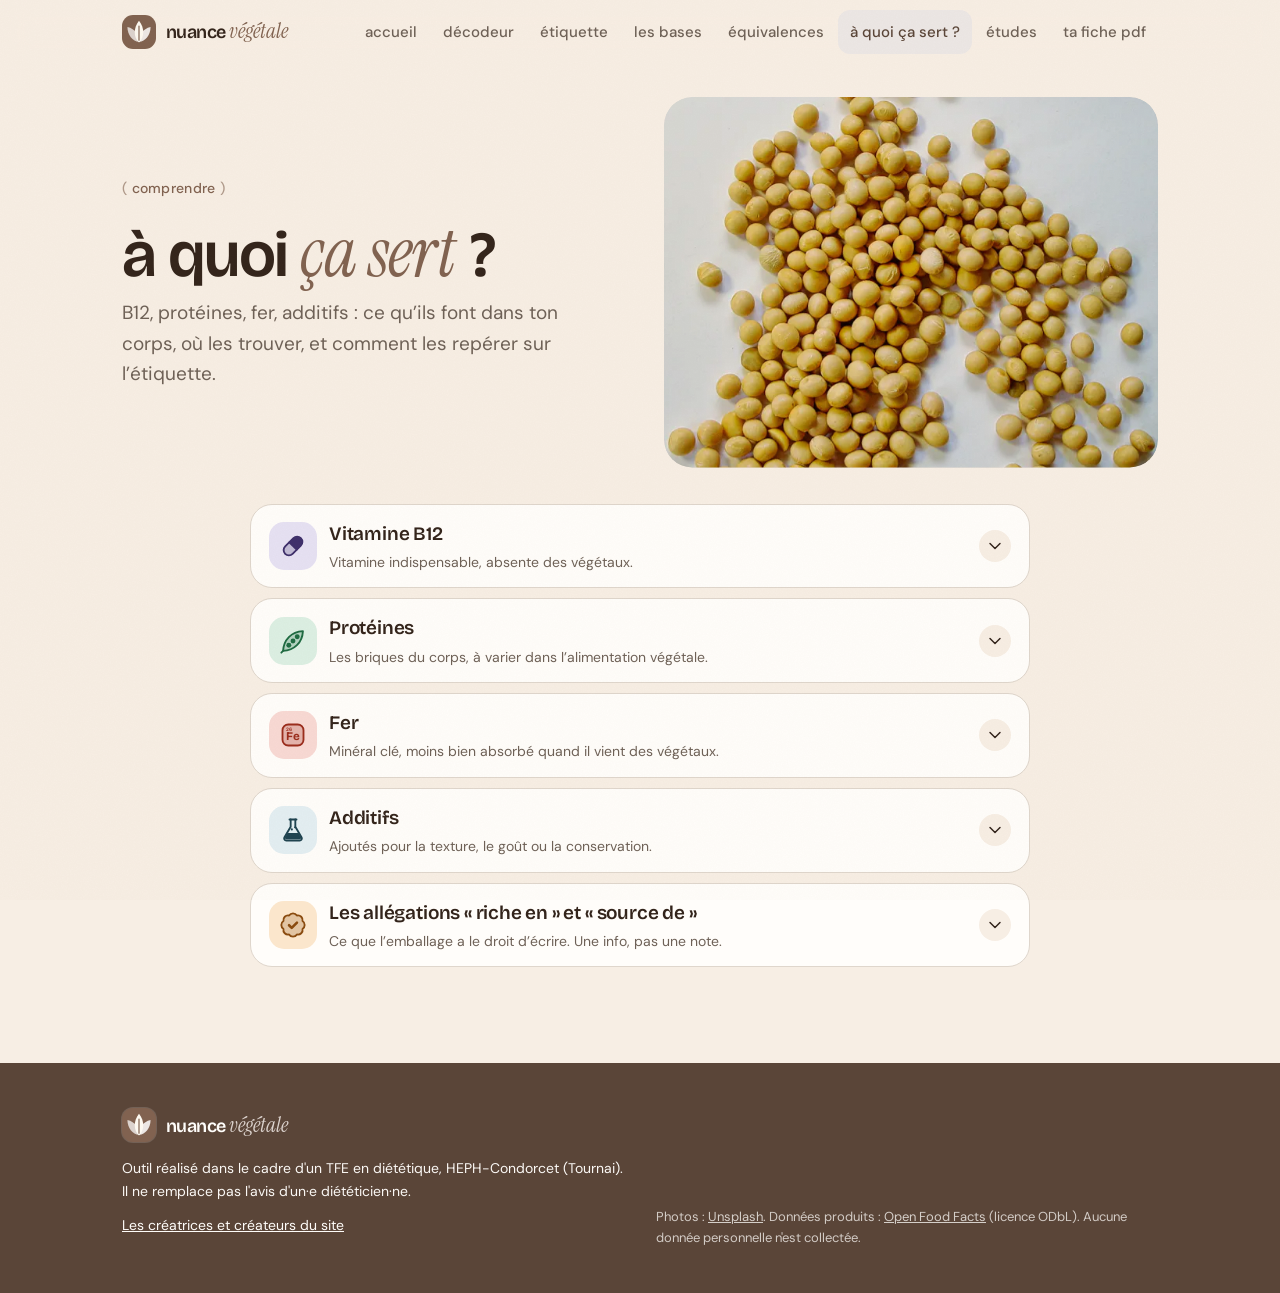
==== commit 7015bc80: "À quoi ça sert ? : nouvelles icônes bicolores pour les fiches Gélule (B12), cosse de pois (protéines" ====
--- a/a-quoi-ca-sert.html
+++ b/a-quoi-ca-sert.html
@@ -9,9 +9,9 @@
   <meta name="color-scheme" content="only light">
   <link rel="icon" href="images/logo.svg" type="image/svg+xml">
   <script>document.documentElement.classList.add('js');setTimeout(function(){if(!document.querySelector('.titre-anime'))document.documentElement.classList.remove('js')},3000)</script>
-  <script src="js/theme.js?v=20261027"></script>
-  <link rel="stylesheet" href="css/polices.css?v=20261027">
-  <link rel="stylesheet" href="css/style.css?v=20261027">
+  <script src="js/theme.js?v=20261028"></script>
+  <link rel="stylesheet" href="css/polices.css?v=20261028">
+  <link rel="stylesheet" href="css/style.css?v=20261028">
 </head>
 <body class="page-secondaire">
 
@@ -69,21 +69,30 @@
   </div>
 </footer>
 
-<script src="js/commun.js?v=20261027"></script>
-<script src="js/menu.js?v=20261027"></script>
-<script src="js/vendor/lenis.min.js?v=20261027"></script>
-<script src="js/animations.js?v=20261027"></script>
+<script src="js/commun.js?v=20261028"></script>
+<script src="js/menu.js?v=20261028"></script>
+<script src="js/vendor/lenis.min.js?v=20261028"></script>
+<script src="js/animations.js?v=20261028"></script>
 <script>
   (async function () {
     const zone = document.getElementById('fiches');
     const ic = (d) => '<svg class="icone" viewBox="0 0 24 24" aria-hidden="true">' + d + '</svg>';
+    // Icônes bicolores dessinées pour les fiches : un aplat léger + un trait
+    const PLEIN = 'fill="currentColor" stroke="none"';
+    const VOILE = 'fill="currentColor" fill-opacity=".22"';
     const ICONES = {
-      b12: ic('<path d="m10.5 20.5 10-10a4.95 4.95 0 1 0-7-7l-10 10a4.95 4.95 0 1 0 7 7Z"/><path d="m8.5 8.5 7 7"/>'),
-      proteines: ic('<path d="M6.5 6.5h11"/><path d="m21 21-1-1"/><path d="m3 3 1 1"/><path d="m18 22 4-4"/><path d="m2 6 4-4"/><path d="m3 10 7-7"/><path d="m14 21 7-7"/>'),
-      fer: ic('<path d="M12 22a7 7 0 0 0 7-7c0-2-1-3.9-3-5.5s-3.5-4-4-6.5c-.5 2.5-2 4.9-4 6.5C6 11.1 5 13 5 15a7 7 0 0 0 7 7z"/>'),
-      additifs: ic('<path d="M14 2v6a2 2 0 0 0 .245.96l5.51 10.08A2 2 0 0 1 18 22H6a2 2 0 0 1-1.755-2.96l5.51-10.08A2 2 0 0 0 10 8V2"/><path d="M6.453 15h11.094"/><path d="M8.5 2h7"/>'),
-      allegations: ic('<path d="M12.586 2.586A2 2 0 0 0 11.172 2H4a2 2 0 0 0-2 2v7.172a2 2 0 0 0 .586 1.414l8.704 8.704a2.426 2.426 0 0 0 3.42 0l6.58-6.58a2.426 2.426 0 0 0 0-3.42z"/><circle cx="7.5" cy="7.5" r=".5" fill="currentColor"/>')
+      // Gélule, une moitié pleine
+      b12: ic('<g transform="rotate(-45 12 12)"><rect x="2.5" y="7.5" width="19" height="9" rx="4.5" ' + VOILE + '/><path d="M12 7.5h5a4.5 4.5 0 0 1 0 9h-5Z" ' + PLEIN + '/><path d="M12 7.5v9"/></g>'),
+      // Cosse de pois ouverte avec ses graines
+      proteines: ic('<path d="M3.5 20.5C4 11 10.5 4 20.5 3.5 20 13.5 13 20 3.5 20.5Z" ' + VOILE + '/><circle cx="8.4" cy="15.6" r="2.1" ' + PLEIN + '/><circle cx="12" cy="12" r="2.1" ' + PLEIN + '/><circle cx="15.6" cy="8.4" r="2.1" ' + PLEIN + '/><path d="M3.5 20.5 2 22"/>'),
+      // Case du tableau périodique : Fe, numéro 26
+      fer: ic('<rect x="3" y="3" width="18" height="18" rx="5" ' + VOILE + '/><text x="12.4" y="16.6" text-anchor="middle" font-size="10" font-weight="700" font-family="Bricolage Grotesque, system-ui, sans-serif" ' + PLEIN + '>Fe</text><text x="6.2" y="8.4" font-size="4.2" font-weight="600" font-family="DM Sans, system-ui, sans-serif" ' + PLEIN + '>26</text>'),
+      // Fiole avec liquide et bulles
+      additifs: ic('<path d="M9 3h6"/><path d="M10 3v6.2L4.6 18.4A1.8 1.8 0 0 0 6.2 21h11.6a1.8 1.8 0 0 0 1.6-2.6L14 9.2V3"/><path d="M7.3 14.5h9.4l2 3.6a1.2 1.2 0 0 1-1 1.9H6.3a1.2 1.2 0 0 1-1-1.9Z" ' + PLEIN + '/><circle cx="11" cy="11.5" r=".9" ' + PLEIN + '/><circle cx="13.6" cy="9.8" r=".7" ' + PLEIN + '/>'),
+      // Badge « certifié » : ce que l'emballage a le droit d'écrire
+      allegations: ic('<path d="M3.85 8.62a4 4 0 0 1 4.78-4.77 4 4 0 0 1 6.74 0 4 4 0 0 1 4.78 4.78 4 4 0 0 1 0 6.74 4 4 0 0 1-4.77 4.78 4 4 0 0 1-6.75 0 4 4 0 0 1-4.78-4.77 4 4 0 0 1 0-6.76Z" ' + VOILE + '/><path d="m8.6 12.2 2.3 2.3 4.5-4.6" stroke-width="2.2"/>')
     };
+    const TEINTES = { b12: 'lilas', proteines: 'vert', fer: 'rouge', additifs: 'bleu', allegations: 'orange' };
     let fiches;
     try {
       const d = await chargerDonnees('donnees/nutriments.json');
@@ -98,7 +107,7 @@
       const liste = (f.ouLaTrouver || []).filter(Boolean).map((x) => '<li>' + echapper(x) + '</li>').join('');
       const sources = (f.sources || []).filter((x) => x && x.texte).map((x) => '<li>' + echapper(x.texte) + (x.url ? ' <a href="' + echapper(x.url) + '" target="_blank" rel="noopener">Lire la source</a>' : '') + '</li>').join('');
       return '<details class="accordeon fiche-nutriment revele" id="fiche-' + echapper(f.id || i) + '" style="--i:' + i + '">' +
-        '<summary><span class="numero icone-fiche">' + (ICONES[f.id] || ICONES.b12) + '</span>' +
+        '<summary><span class="numero icone-fiche teinte-' + (TEINTES[f.id] || 'vert') + '">' + (ICONES[f.id] || ICONES.proteines) + '</span>' +
         '<span class="titre-fiche-nutriment">' + echapper(f.titre) + (f.resume ? '<small>' + echapper(f.resume) + '</small>' : '') + '</span>' + ICONE_CHEVRON + '</summary>' +
         '<div class="contenu">' +
         (f.brouillon ? '<span class="pastille gris">Brouillon à valider</span>' : '') +
--- a/css/style.css
+++ b/css/style.css
@@ -1216,8 +1216,17 @@
 
 /* Page « à quoi ça sert ? » */
 .fiche-nutriment summary { align-items: center; }
-.icone-fiche { width: 40px; height: 40px; border-radius: 13px; }
-.icone-fiche .icone { width: 20px; height: 20px; color: var(--carte); }
+.icone-fiche {
+  width: 48px; height: 48px; border-radius: 15px; flex: none;
+  transition: transform .45s var(--courbe);
+}
+.icone-fiche .icone { width: 28px; height: 28px; stroke-width: 1.6; }
+.icone-fiche.teinte-vert { background: var(--vert-fond); color: var(--vert-texte); }
+.icone-fiche.teinte-lilas { background: var(--lilas-fond); color: var(--lilas-texte); }
+.icone-fiche.teinte-rouge { background: var(--rouge-fond); color: var(--rouge-texte); }
+.icone-fiche.teinte-bleu { background: var(--bleu-fond); color: var(--bleu-texte); }
+.icone-fiche.teinte-orange { background: var(--orange-fond); color: var(--orange-texte); }
+.fiche-nutriment summary:hover .icone-fiche, .fiche-nutriment[open] .icone-fiche { transform: rotate(-8deg) scale(1.06); }
 .titre-fiche-nutriment { display: flex; flex-direction: column; gap: 2px; font-family: var(--police-titre); font-weight: 600; font-size: 19px; letter-spacing: -.01em; }
 .titre-fiche-nutriment small { font-family: var(--police-texte); font-weight: 400; font-size: 14px; color: var(--texte-2); letter-spacing: 0; }
 .sous-titre-fiche {
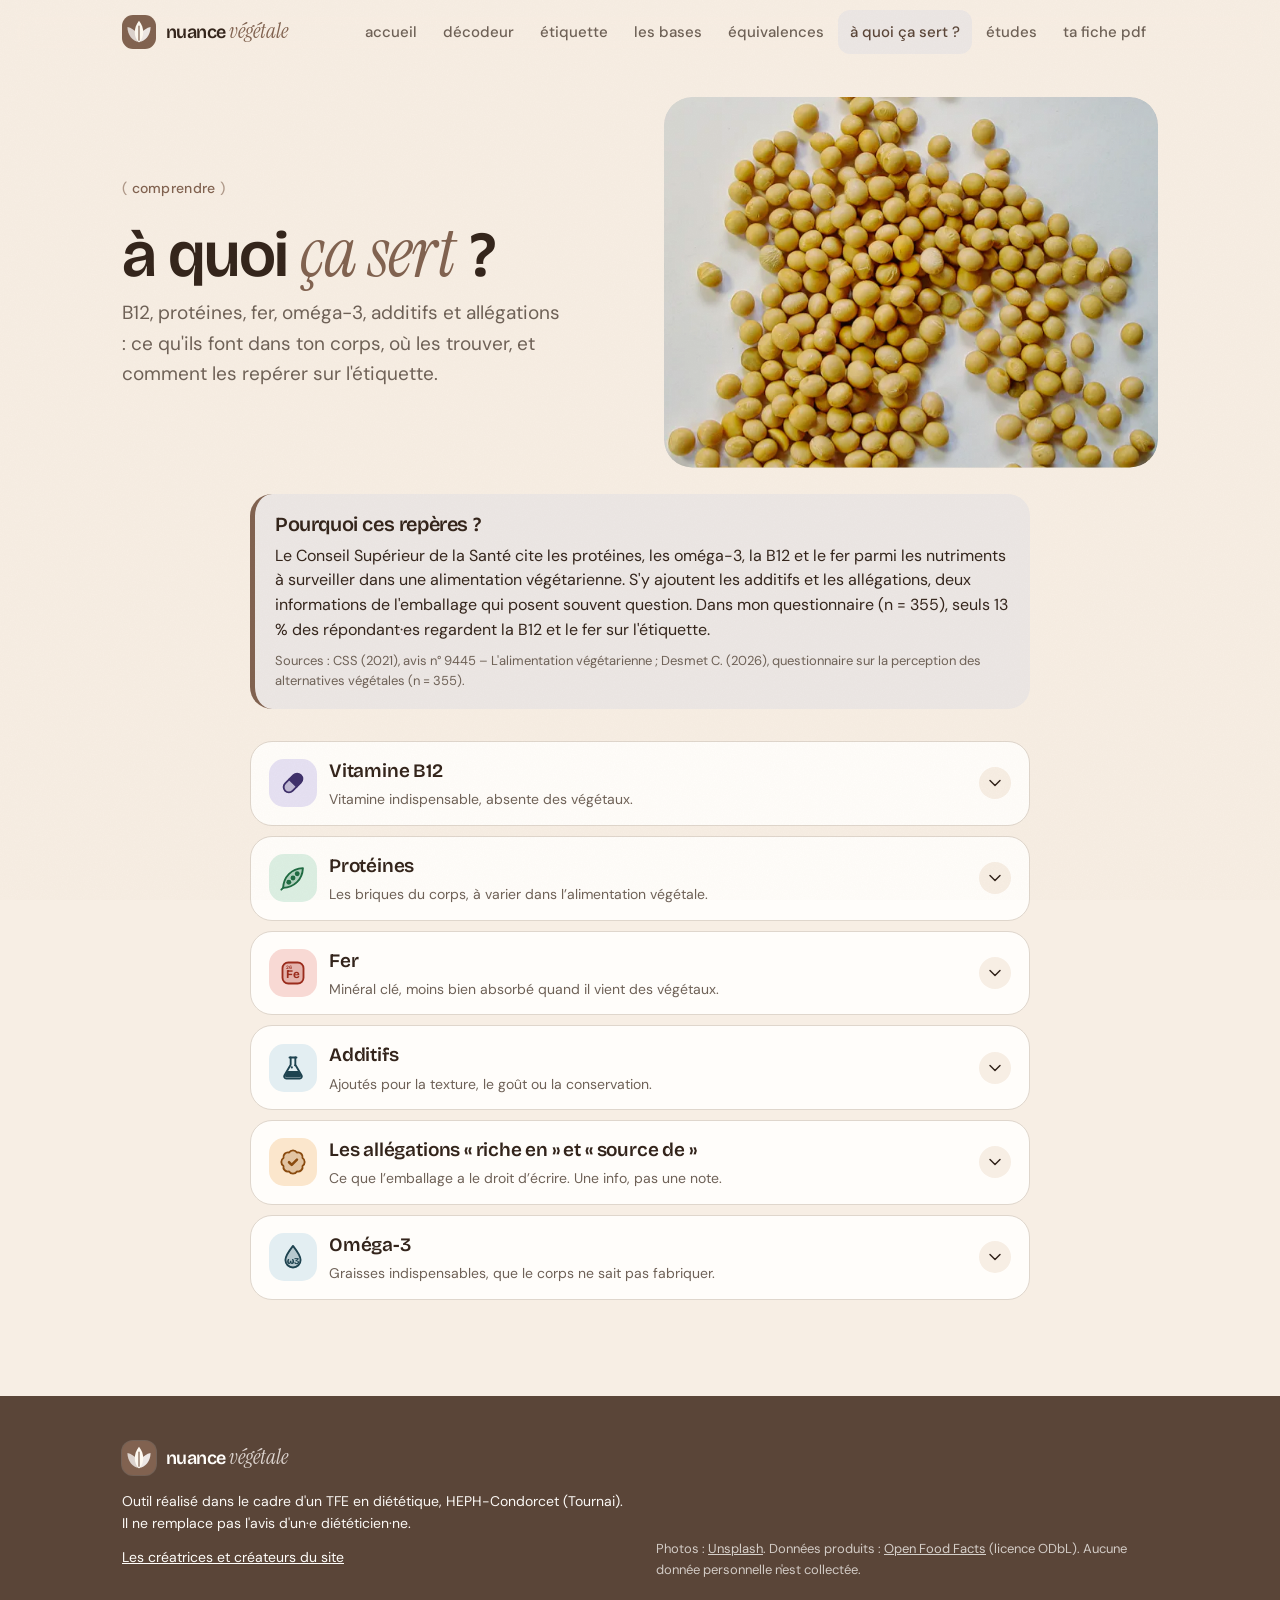
==== commit 6b67d4fa: "Cahier du 26 octobre (sources et textes) + noms visibles sur Créateurs - Créateurs : les noms étaien" ====
--- a/a-quoi-ca-sert.html
+++ b/a-quoi-ca-sert.html
@@ -9,9 +9,9 @@
   <meta name="color-scheme" content="only light">
   <link rel="icon" href="images/logo.svg" type="image/svg+xml">
   <script>document.documentElement.classList.add('js');setTimeout(function(){if(!document.querySelector('.titre-anime'))document.documentElement.classList.remove('js')},3000)</script>
-  <script src="js/theme.js?v=20261028"></script>
-  <link rel="stylesheet" href="css/polices.css?v=20261028">
-  <link rel="stylesheet" href="css/style.css?v=20261028">
+  <script src="js/theme.js?v=20261033"></script>
+  <link rel="stylesheet" href="css/polices.css?v=20261033">
+  <link rel="stylesheet" href="css/style.css?v=20261033">
 </head>
 <body class="page-secondaire">
 
@@ -44,12 +44,13 @@
       <section class="accroche">
         <span class="surtitre">comprendre</span>
         <h1>à quoi <em class="serif">ça sert</em> ?</h1>
-        <p class="intro">B12, protéines, fer, additifs : ce qu’ils font dans ton corps, où les trouver, et comment les repérer sur l’étiquette.</p>
+        <p class="intro">B12, protéines, fer, oméga-3, additifs et allégations : ce qu'ils font dans ton corps, où les trouver, et comment les repérer sur l'étiquette.</p>
       </section>
       <div class="photo revele"><img src="images/decodeur.webp" width="900" height="560" alt="Graines de soja sur fond clair"></div>
     </div>
 
     <div class="colonne-lecture">
+      <div id="pourquoi-reperes"></div>
       <div id="fiches" style="margin-top:32px"><p class="secondaire">Chargement…</p></div>
     </div>
   </main>
@@ -69,10 +70,10 @@
   </div>
 </footer>
 
-<script src="js/commun.js?v=20261028"></script>
-<script src="js/menu.js?v=20261028"></script>
-<script src="js/vendor/lenis.min.js?v=20261028"></script>
-<script src="js/animations.js?v=20261028"></script>
+<script src="js/commun.js?v=20261033"></script>
+<script src="js/menu.js?v=20261033"></script>
+<script src="js/vendor/lenis.min.js?v=20261033"></script>
+<script src="js/animations.js?v=20261033"></script>
 <script>
   (async function () {
     const zone = document.getElementById('fiches');
@@ -92,11 +93,18 @@
       // Badge « certifié » : ce que l'emballage a le droit d'écrire
       allegations: ic('<path d="M3.85 8.62a4 4 0 0 1 4.78-4.77 4 4 0 0 1 6.74 0 4 4 0 0 1 4.78 4.78 4 4 0 0 1 0 6.74 4 4 0 0 1-4.77 4.78 4 4 0 0 1-6.75 0 4 4 0 0 1-4.78-4.77 4 4 0 0 1 0-6.76Z" ' + VOILE + '/><path d="m8.6 12.2 2.3 2.3 4.5-4.6" stroke-width="2.2"/>')
     };
-    const TEINTES = { b12: 'lilas', proteines: 'vert', fer: 'rouge', additifs: 'bleu', allegations: 'orange' };
+    // Goutte d'huile marquée ω-3
+    ICONES.omega3 = ic('<path d="M12 2.5c3.6 4.6 6.5 8.4 6.5 12a6.5 6.5 0 0 1-13 0c0-3.6 2.9-7.4 6.5-12Z" ' + VOILE + '/><text x="12" y="17.6" text-anchor="middle" font-size="7.6" font-weight="700" font-family="Bricolage Grotesque, system-ui, sans-serif" ' + PLEIN + '>ω3</text>');
+    const TEINTES = { b12: 'lilas', proteines: 'vert', fer: 'rouge', additifs: 'bleu', allegations: 'orange', omega3: 'bleu' };
     let fiches;
     try {
       const d = await chargerDonnees('donnees/nutriments.json');
       fiches = Array.isArray(d) ? d : d.fiches || [];
+      // Encadré « Pourquoi ces repères ? » (Pages CMS → À quoi ça sert ? → encadré)
+      const P = d.pourquoi || {};
+      if (P.texte) document.getElementById('pourquoi-reperes').innerHTML =
+        '<aside class="encart-pourquoi"><h2 class="encart-pourquoi-titre">' + echapper(P.titre || 'Pourquoi ces repères ?') + '</h2>' +
+        texteRiche(P.texte) + (P.sources ? '<p class="encart-pourquoi-sources">' + echapper(P.sources) + '</p>' : '') + '</aside>';
     } catch (e) {
       zone.innerHTML = '<p class="message-erreur">Les fiches n’ont pas pu être chargées. Recharge la page.</p>';
       return;
--- a/css/style.css
+++ b/css/style.css
@@ -876,6 +876,8 @@
 /* Titres : révélés mot par mot (animations.js) */
 .js main h1, .js main h2 { opacity: 0; }
 .js main .titre-anime, .js .fiche-pdf h2 { opacity: 1; }
+/* Titres ajoutés après le chargement (noms des créateurs) : jamais cachés */
+.js main .carte-createur h2 { opacity: 1; }
 
 /* Haut de page : cascade au chargement */
 .js .accroche > :not(h1) { opacity: 0; transform: translateY(16px); transition: opacity .9s var(--courbe), transform .9s var(--courbe); }
@@ -1406,30 +1408,11 @@
 .grille-createurs { display: grid; gap: 14px; margin-top: 24px; }
 .carte-createur h2 { margin: 6px 0 4px; font-size: clamp(22px, 4vw, 28px); }
 .carte-createur p { margin: 0; }
+.carte-createur a { color: var(--principal); overflow-wrap: anywhere; }
 .carte-ecole { background: var(--sauge-clair); border-color: transparent; }
 @media (min-width: 720px) { .grille-createurs { grid-template-columns: 1fr 1fr; } }
 
 /* ============ Équivalences et complémentarité ============ */
-.comp-phrase {
-  margin: 12px 0; padding: 12px 14px; border-radius: 16px;
-  background: var(--sauge-clair); color: var(--texte); font-weight: 500;
-}
-.grille-assiettes { display: grid; gap: 14px; margin-top: 14px; }
-@media (min-width: 720px) { .grille-assiettes { grid-template-columns: 1fr 1fr; } }
-@media (min-width: 1024px) { .grille-assiettes { grid-template-columns: repeat(3, 1fr); } }
-.assiette h3 { margin: 14px 0 6px; font-size: 18px; }
-.assiette-visuel {
-  display: flex; flex-direction: column; align-items: center; justify-content: center; gap: 4px;
-  aspect-ratio: 1; max-width: 150px; margin: 0 auto; padding: 14px; border-radius: 50%;
-  background: radial-gradient(circle, var(--carte) 0 58%, var(--fond-2) 59% 100%);
-  border: 1px solid var(--contour); text-align: center;
-}
-.assiette-part { padding: 6px 10px; border-radius: 999px; font-size: 13px; font-weight: 600; line-height: 1.2; }
-.assiette-part.part-0 { background: var(--vert-fond); color: var(--vert-texte); }
-.assiette-part.part-1 { background: var(--lilas-fond); color: var(--lilas-texte); }
-.assiette-plus { font-weight: 700; color: var(--texte-2); }
-.assiette-exemples { margin: 0; padding-left: 18px; }
-.assiette-pourquoi { margin: 10px 0 0; font-size: 14px; color: var(--texte-2); }
 
 /* ============ Décodeur : l'étiquette à remplir ============ */
 /* Comme le tableau nutritionnel au dos du paquet, dans le même ordre : on recopie ligne par ligne */
@@ -1738,3 +1721,117 @@
   .eq-icones { margin-top: 6px; }
   .eq-icones.oeufs span { width: 32px; height: 40px; }
 }
+
+/* ============ Équivalences : la complémentarité ============ */
+.comp-texte p { margin: 0 0 10px; }
+.comp-texte > p:first-child { font-size: 17px; line-height: 1.5; }
+
+.comp-groupe { display: flex; align-items: center; gap: 10px; margin: 34px 0 12px; font: 600 20px var(--police-titre); letter-spacing: -.02em; }
+.comp-pastille { display: grid; place-items: center; width: 30px; height: 30px; border-radius: 10px; background: var(--principal); color: var(--carte); font-size: 17px; }
+.comp-pastille.seul { background: var(--vert-texte); }
+.grille-formules { display: grid; gap: 10px; }
+@media (min-width: 720px) { .grille-formules { grid-template-columns: 1fr 1fr; gap: 14px; } }
+.formule { padding: 16px; border-radius: 22px; background: var(--carte); border: 1px solid var(--contour); }
+.formule-tete { display: flex; flex-wrap: wrap; align-items: center; gap: 6px; }
+.famille { padding: 6px 11px; border-radius: 999px; font: 600 13px/1.1 var(--police-titre); }
+.famille.f0 { background: #F6E3B8; color: #6B4A12; }
+.famille.f1 { background: var(--lilas-fond); color: var(--lilas-texte); }
+.famille.complet { background: var(--vert-fond); color: var(--vert-texte); }
+.formule-op { font: 600 16px var(--police-titre); color: var(--texte-2); }
+.formule h4 { margin: 14px 0 8px; font: 600 17px/1.25 var(--police-titre); letter-spacing: -.01em; }
+.formule-exemples { display: flex; flex-wrap: wrap; gap: 6px; margin: 0; padding: 0; list-style: none; }
+.formule-exemples li { padding: 6px 10px; border-radius: 10px; background: var(--fond-2); font-size: 14px; }
+.formule-pourquoi { margin: 12px 0 0; font-size: 14px; line-height: 1.45; color: var(--texte-2); }
+.formule-source { margin: 8px 0 0; font-size: 12px; color: var(--texte-2); opacity: .8; }
+
+/* ============ Complémentarité, version très claire ============ */
+:root { --cereale: #F3DDA6; --cereale-texte: #6B4A12; }
+.regle-or {
+  margin-top: 8px; padding: 22px 18px; border-radius: 26px; text-align: center;
+  background: var(--principal-survol); color: var(--carte);
+}
+.regle-titre { margin: 0 0 12px; font-size: 12px; letter-spacing: .1em; text-transform: uppercase; color: var(--sur-fonce); }
+.regle-equation { display: flex; flex-wrap: wrap; justify-content: center; align-items: center; gap: 8px; margin: 0; }
+.eq-bloc { padding: 10px 16px; border-radius: 16px; font: 600 clamp(18px, 4.6vw, 26px)/1.1 var(--police-titre); letter-spacing: -.02em; }
+.eq-bloc.cereale { background: var(--cereale); color: var(--cereale-texte); }
+.eq-bloc.legumineuse { background: var(--lilas-fond); color: var(--lilas-texte); }
+.eq-bloc.complet { background: var(--vert-fond); color: var(--vert-texte); }
+.eq-signe { font: 600 26px var(--police-titre); color: var(--sur-fonce); }
+.regle-sous { margin: 14px 0 0; font-size: 15px; color: color-mix(in srgb, var(--carte) 80%, transparent); }
+
+.etapes-puzzle { list-style: none; margin: 14px 0 0; padding: 0; display: grid; gap: 10px; }
+@media (min-width: 820px) { .etapes-puzzle { grid-template-columns: 1fr 1fr 1.35fr; gap: 14px; } }
+.etape-pz {
+  position: relative; padding: 16px; border-radius: 22px; background: var(--carte); border: 1px solid var(--contour);
+  display: grid; grid-template-columns: 96px 1fr; column-gap: 14px; align-items: start;
+}
+.etape-pz .pz-svg { grid-row: span 4; width: 96px; height: auto; overflow: visible; }
+.etape-ensemble .pz-svg { width: 96px; }
+@media (min-width: 820px) {
+  .etape-pz { grid-template-columns: 1fr; }
+  .etape-pz .pz-svg { grid-row: auto; width: 110px; margin-bottom: 10px; }
+  .etape-ensemble .pz-svg { width: 190px; }
+}
+.pz-cereale { fill: var(--cereale); stroke: var(--cereale-texte); stroke-width: 2.5; stroke-linejoin: round; }
+.pz-legumineuse { fill: var(--lilas-fond); stroke: var(--lilas-texte); stroke-width: 2.5; stroke-linejoin: round; }
+.pz-manque { fill: none; stroke: var(--rose-texte); stroke-width: 2.5; stroke-dasharray: 4 4; }
+.pz-ok circle { fill: var(--vert-texte); }
+.pz-ok path { fill: none; stroke: var(--vert-fond); stroke-width: 3; stroke-linecap: round; stroke-linejoin: round; }
+/* Les deux pièces s'emboîtent quand la carte arrive à l'écran */
+.etape-ensemble .pz-g, .etape-ensemble .pz-d, .etape-ensemble .pz-ok { transition: transform 1s var(--courbe) .3s; transform-box: fill-box; }
+.etape-ensemble .pz-g { transform: translateX(-14px); }
+.etape-ensemble .pz-d { transform: translateX(14px); }
+.etape-ensemble .pz-ok { transform: scale(0); transform-origin: center; transition-delay: 1.2s; }
+.etape-ensemble.visible .pz-g, .etape-ensemble.visible .pz-d, html:not(.js) .etape-ensemble .pz-g, html:not(.js) .etape-ensemble .pz-d { transform: none; }
+.etape-ensemble.visible .pz-ok, html:not(.js) .etape-ensemble .pz-ok { transform: scale(1); }
+.etape-num {
+  position: absolute; top: 12px; right: 14px; margin: 0; width: 26px; height: 26px; border-radius: 50%;
+  display: grid; place-items: center; background: var(--fond-2); font: 600 13px var(--police-titre); color: var(--texte-2);
+}
+.etape-pz h4 { margin: 0; font: 600 19px/1.15 var(--police-titre); letter-spacing: -.02em; }
+.etape-ex { margin: 2px 0 6px; font-size: 13px; color: var(--texte-2); }
+.etape-pz p:last-child { margin: 0; font-size: 15px; line-height: 1.4; }
+.etape-ensemble { background: var(--vert-fond); border-color: transparent; }
+.etape-ensemble h4, .etape-ensemble p:last-child { color: var(--vert-texte); }
+
+.journee { margin-top: 10px; padding: 16px; border-radius: 22px; background: var(--fond-2); }
+.journee-titre { margin: 0 0 12px; font: 600 17px/1.3 var(--police-titre); letter-spacing: -.01em; }
+.journee-repas { display: flex; flex-wrap: wrap; align-items: center; gap: 8px; }
+.repas { display: flex; flex-direction: column; gap: 2px; padding: 10px 12px; border-radius: 14px; background: var(--carte); }
+.repas-moment { font-size: 11px; letter-spacing: .08em; text-transform: uppercase; color: var(--texte-2); }
+.repas-plat { display: inline-flex; align-items: center; gap: 6px; font-weight: 600; font-size: 15px; }
+.pastille-mini { width: 10px; height: 10px; border-radius: 3px; }
+.pastille-mini.cereale { background: var(--cereale-texte); }
+.pastille-mini.legumineuse { background: var(--lilas-texte); }
+.repas-bilan { background: var(--vert-texte); color: var(--vert-fond); }
+.repas-bilan .repas-moment { color: color-mix(in srgb, var(--vert-fond) 75%, transparent); }
+.repas-fleche { font: 600 18px var(--police-titre); color: var(--texte-2); }
+@media (max-width: 480px) { .repas-fleche { display: none; } .journee-repas { display: grid; grid-template-columns: 1fr 1fr; } .repas-bilan { grid-column: span 2; } }
+
+.comp-detail { margin-top: 10px; }
+.comp-detail summary {
+  display: inline-flex; align-items: center; gap: 6px; padding: 8px 2px; cursor: pointer; list-style: none;
+  font-size: 14px; color: var(--texte-2); text-decoration: underline; text-underline-offset: 3px;
+}
+.comp-detail summary::-webkit-details-marker { display: none; }
+.comp-detail[open] summary .chevron { transform: rotate(180deg); }
+.comp-detail .comp-texte { padding: 4px 0 0; font-size: 15px; }
+.famille.f0 { background: var(--cereale); color: var(--cereale-texte); }
+.eq-resultat { display: inline-flex; align-items: center; gap: 8px; }
+.formule h4 { margin: 0 0 10px; font-size: 18px; }
+.formule h4 .formule-op { color: var(--principal); margin: 0 2px; }
+.formule h4 .famille { margin-left: 4px; font-size: 12px; vertical-align: 2px; }
+
+/* ============ Cahier du 26 octobre : sources et encadrés ============ */
+.note-enquete { margin: 12px 0 0; font-size: 13px; color: var(--texte-2); }
+.encart-source { margin: 10px 0 0 !important; font-size: 12.5px; color: var(--texte-2); }
+.encart-source a { color: var(--principal); }
+.titre-sources { margin-top: 56px; }
+.encart-pourquoi {
+  margin-top: 22px; padding: 18px 20px; border-radius: 22px;
+  background: var(--sauge-clair); border-left: 5px solid var(--principal);
+}
+.encart-pourquoi-titre { margin: 0 0 8px; font: 600 20px/1.2 var(--police-titre); letter-spacing: -.02em; }
+.encart-pourquoi p { margin: 0 0 8px; line-height: 1.55; }
+.encart-pourquoi-sources { margin: 6px 0 0 !important; font-size: 13px; color: var(--texte-2); }
+.js main .encart-pourquoi h2 { opacity: 1; }
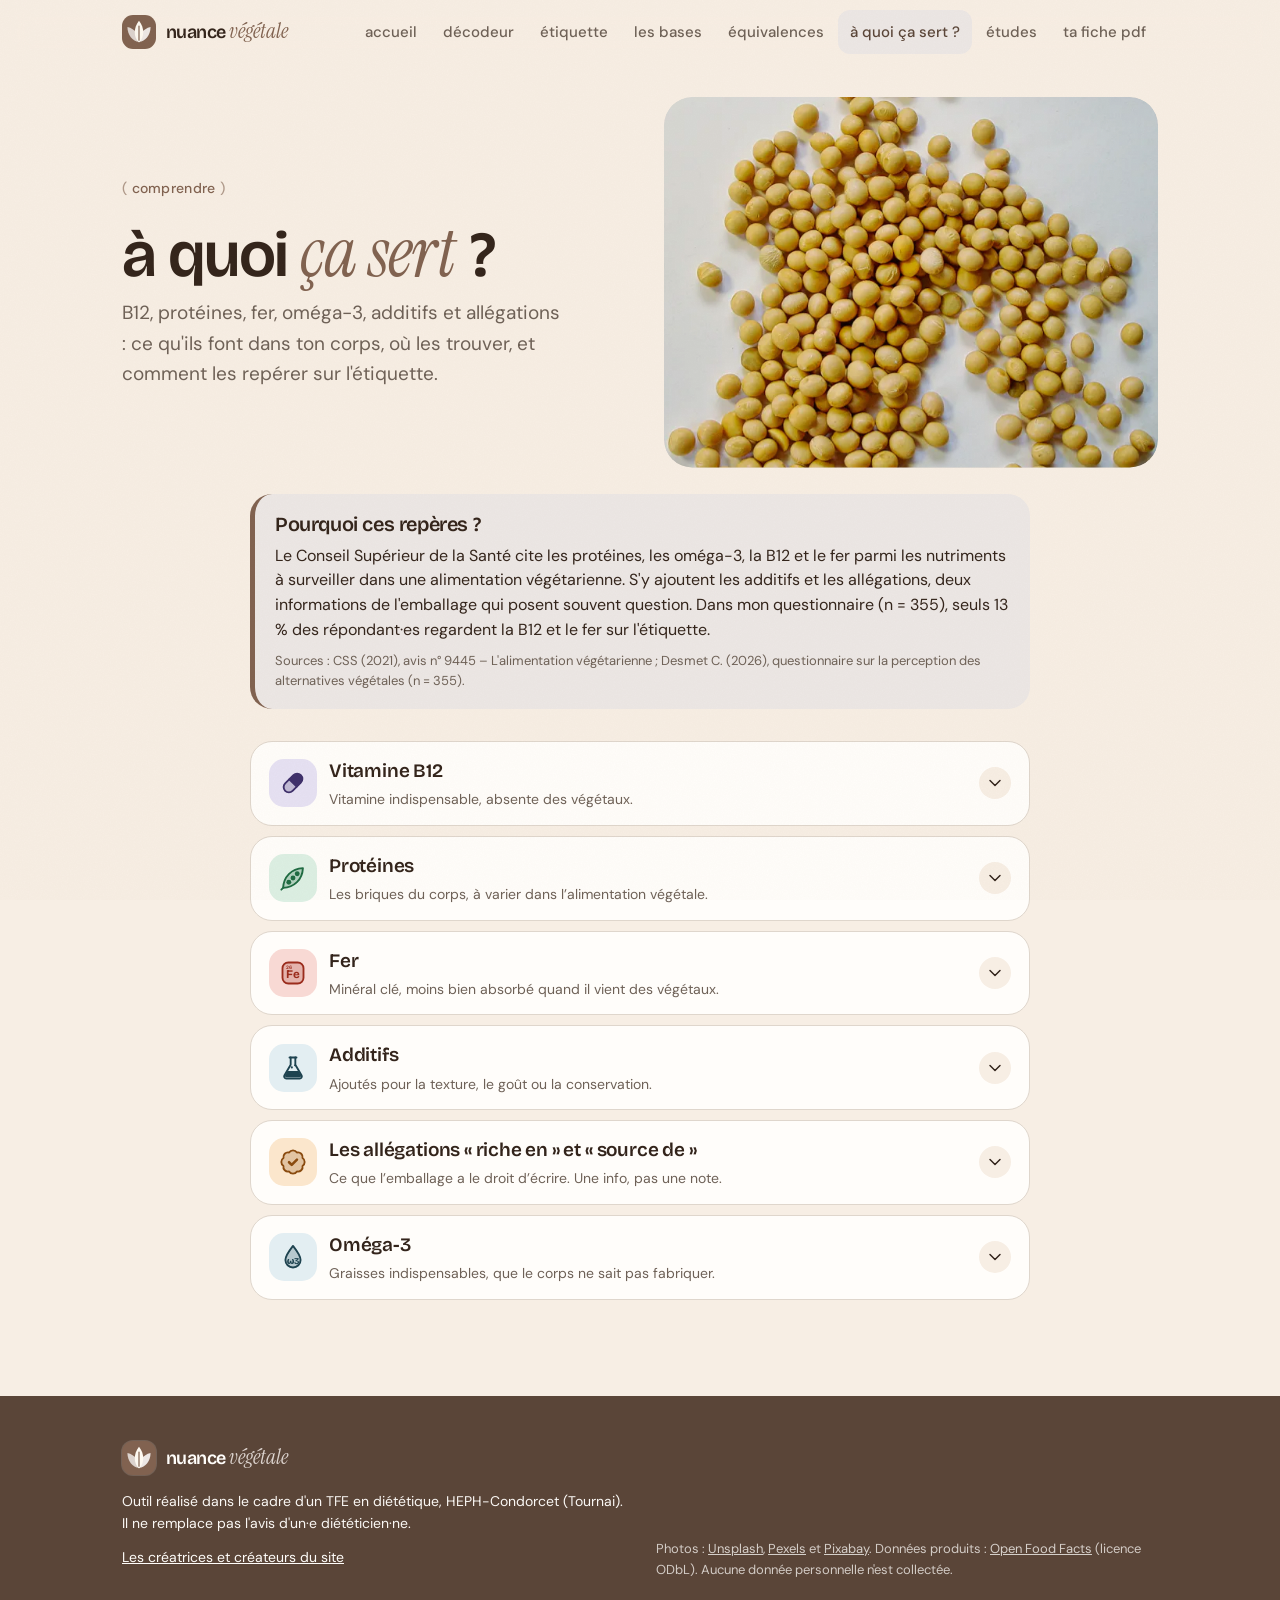
==== commit 6ce5afad: "Scanner : un produit « vegan » rangé dans les poissons n'est plus classé non végan - La mention ou l" ====
--- a/a-quoi-ca-sert.html
+++ b/a-quoi-ca-sert.html
@@ -9,9 +9,9 @@
   <meta name="color-scheme" content="only light">
   <link rel="icon" href="images/logo.svg" type="image/svg+xml">
   <script>document.documentElement.classList.add('js');setTimeout(function(){if(!document.querySelector('.titre-anime'))document.documentElement.classList.remove('js')},3000)</script>
-  <script src="js/theme.js?v=20261033"></script>
-  <link rel="stylesheet" href="css/polices.css?v=20261033">
-  <link rel="stylesheet" href="css/style.css?v=20261033">
+  <script src="js/theme.js?v=20261034"></script>
+  <link rel="stylesheet" href="css/polices.css?v=20261034">
+  <link rel="stylesheet" href="css/style.css?v=20261034">
 </head>
 <body class="page-secondaire">
 
@@ -66,14 +66,14 @@
       <p>Outil réalisé dans le cadre d'un TFE en diététique, HEPH-Condorcet (Tournai). Il ne remplace pas l'avis d'un·e diététicien·ne.</p>
       <p><a href="createurs.html">Les créatrices et créateurs du site</a></p>
     </div>
-    <p class="credits">Photos : <a href="https://unsplash.com">Unsplash</a>. Données produits : <a href="https://world.openfoodfacts.org">Open Food Facts</a> (licence ODbL). Aucune donnée personnelle n'est collectée.</p>
+    <p class="credits">Photos : <a href="https://unsplash.com">Unsplash</a>, <a href="https://www.pexels.com">Pexels</a> et <a href="https://pixabay.com">Pixabay</a>. Données produits : <a href="https://world.openfoodfacts.org">Open Food Facts</a> (licence ODbL). Aucune donnée personnelle n'est collectée.</p>
   </div>
 </footer>
 
-<script src="js/commun.js?v=20261033"></script>
-<script src="js/menu.js?v=20261033"></script>
-<script src="js/vendor/lenis.min.js?v=20261033"></script>
-<script src="js/animations.js?v=20261033"></script>
+<script src="js/commun.js?v=20261034"></script>
+<script src="js/menu.js?v=20261034"></script>
+<script src="js/vendor/lenis.min.js?v=20261034"></script>
+<script src="js/animations.js?v=20261034"></script>
 <script>
   (async function () {
     const zone = document.getElementById('fiches');
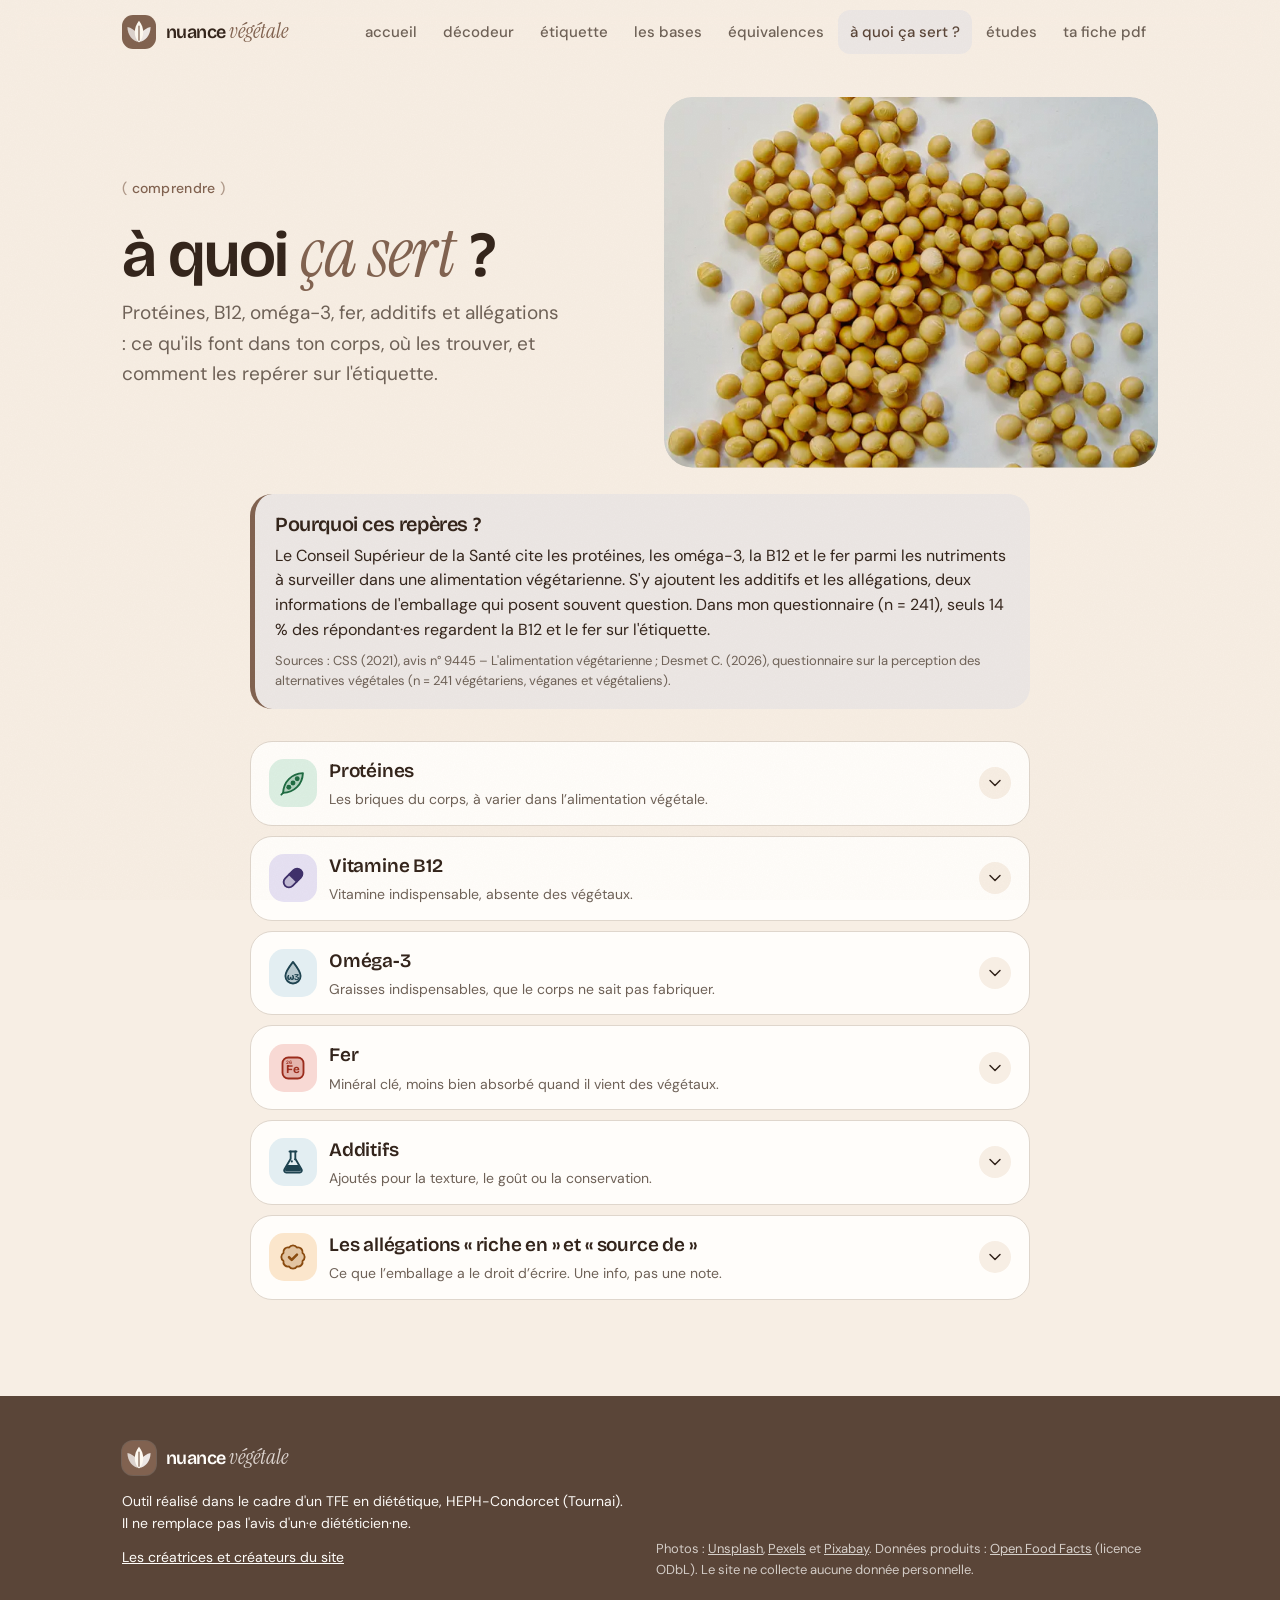
==== commit e6fe2656: "Manifeste : les mots s'allument de nouveau quand le texte vient de Pages CMS textes.js remplaçait le" ====
--- a/a-quoi-ca-sert.html
+++ b/a-quoi-ca-sert.html
@@ -9,9 +9,9 @@
   <meta name="color-scheme" content="only light">
   <link rel="icon" href="images/logo.svg" type="image/svg+xml">
   <script>document.documentElement.classList.add('js');setTimeout(function(){if(!document.querySelector('.titre-anime'))document.documentElement.classList.remove('js')},3000)</script>
-  <script src="js/theme.js?v=20261034"></script>
-  <link rel="stylesheet" href="css/polices.css?v=20261034">
-  <link rel="stylesheet" href="css/style.css?v=20261034">
+  <script src="js/theme.js?v=20261036"></script>
+  <link rel="stylesheet" href="css/polices.css?v=20261036">
+  <link rel="stylesheet" href="css/style.css?v=20261036">
 </head>
 <body class="page-secondaire">
 
@@ -42,9 +42,9 @@
   <main>
     <div class="bandeau">
       <section class="accroche">
-        <span class="surtitre">comprendre</span>
-        <h1>à quoi <em class="serif">ça sert</em> ?</h1>
-        <p class="intro">B12, protéines, fer, oméga-3, additifs et allégations : ce qu'ils font dans ton corps, où les trouver, et comment les repérer sur l'étiquette.</p>
+        <span class="surtitre" data-texte="s0.e1">comprendre</span>
+        <h1 data-texte="s1.e1">à quoi <em class="serif">ça sert</em> ?</h1>
+        <p class="intro" data-texte="s1.e2">B12, protéines, fer, oméga-3, additifs et allégations : ce qu'ils font dans ton corps, où les trouver, et comment les repérer sur l'étiquette.</p>
       </section>
       <div class="photo revele"><img src="images/decodeur.webp" width="900" height="560" alt="Graines de soja sur fond clair"></div>
     </div>
@@ -63,17 +63,18 @@
         <span class="logo"><svg class="logo-feuilles" viewBox="0 0 40 40" aria-hidden="true"><g transform="rotate(-38 20 33)"><path d="M20 33C13.5 27.5 13.5 16 20 8c6.5 8 6.5 19.5 0 25Z" fill="#9CC5A8"/></g><g transform="rotate(38 20 33)"><path d="M20 33C13.5 27.5 13.5 16 20 8c6.5 8 6.5 19.5 0 25Z" fill="#CFE3D3"/></g><path d="M20 34C12.5 27.5 12.5 14 20 5c7.5 9 7.5 22.5 0 29Z" fill="#FDF9F1"/><path d="M20 31V12" stroke="#2F6B4F" stroke-width="1.6" stroke-linecap="round"/></svg></span>
       <span class="nom-marque">nuance <em>végétale</em></span>
       </a>
-      <p>Outil réalisé dans le cadre d'un TFE en diététique, HEPH-Condorcet (Tournai). Il ne remplace pas l'avis d'un·e diététicien·ne.</p>
-      <p><a href="createurs.html">Les créatrices et créateurs du site</a></p>
+      <p data-texte="commun:pied.e1">Outil réalisé dans le cadre d'un TFE en diététique, HEPH-Condorcet (Tournai). Il ne remplace pas l'avis d'un·e diététicien·ne.</p>
+      <p data-texte="commun:pied.e2"><a href="createurs.html">Les créatrices et créateurs du site</a></p>
     </div>
-    <p class="credits">Photos : <a href="https://unsplash.com">Unsplash</a>, <a href="https://www.pexels.com">Pexels</a> et <a href="https://pixabay.com">Pixabay</a>. Données produits : <a href="https://world.openfoodfacts.org">Open Food Facts</a> (licence ODbL). Aucune donnée personnelle n'est collectée.</p>
+    <p class="credits" data-texte="commun:pied.e3">Photos : <a href="https://unsplash.com">Unsplash</a>, <a href="https://www.pexels.com">Pexels</a> et <a href="https://pixabay.com">Pixabay</a>. Données produits : <a href="https://world.openfoodfacts.org">Open Food Facts</a> (licence ODbL). Aucune donnée personnelle n'est collectée.</p>
   </div>
 </footer>
 
-<script src="js/commun.js?v=20261034"></script>
-<script src="js/menu.js?v=20261034"></script>
-<script src="js/vendor/lenis.min.js?v=20261034"></script>
-<script src="js/animations.js?v=20261034"></script>
+<script src="js/commun.js?v=20261036"></script>
+<script src="js/textes.js?v=20261036"></script>
+<script src="js/menu.js?v=20261036"></script>
+<script src="js/vendor/lenis.min.js?v=20261036"></script>
+<script src="js/animations.js?v=20261036"></script>
 <script>
   (async function () {
     const zone = document.getElementById('fiches');
